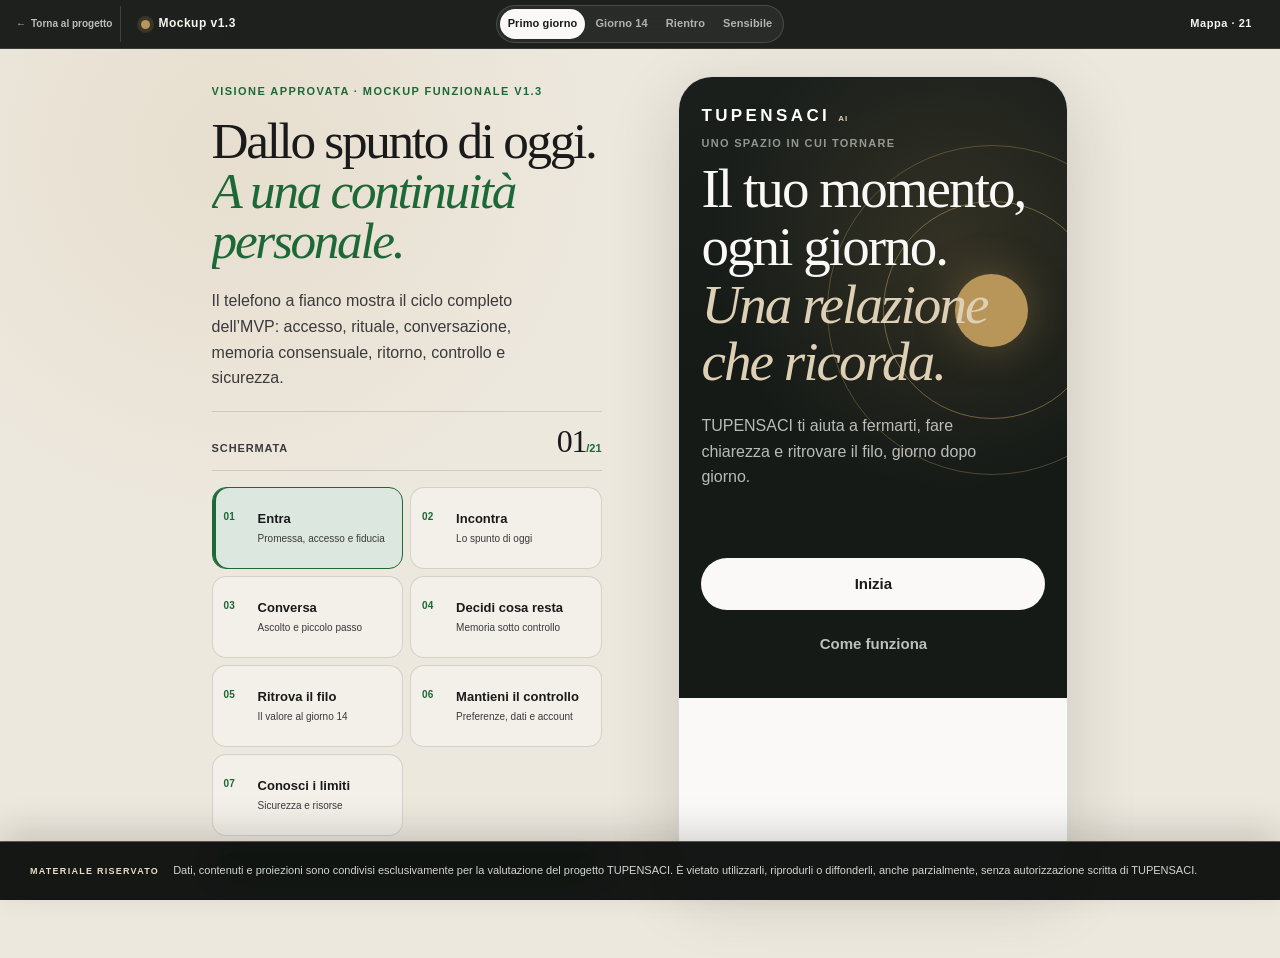
==== mockup/index.html @ 780bd14b "Aggiunge mockup completo al teaser" ====
<!doctype html>
<html lang="it">
<head>
  <meta charset="utf-8">
  <meta name="viewport" content="width=device-width, initial-scale=1, viewport-fit=cover">
  <meta name="theme-color" content="#eee7dc">
  <meta name="robots" content="noindex, nofollow, noarchive">
  <meta name="description" content="Mockup funzionale approvato di Con te, ogni giorno, il percorso AI di TUPENSACI.">
  <title>Con te, ogni giorno — Mockup funzionale v1.3</title>
  <link rel="stylesheet" href="styles.css?v=13">
  <link rel="stylesheet" href="confidentiality.css?v=20260731">
  <script src="app.js?v=12" defer></script>
</head>
<body class="has-confidentiality-notice">
  <header class="prototype-bar" aria-label="Controlli del prototipo">
    <div class="prototype-left">
      <a class="prototype-return" href="../" aria-label="Torna al teaser investitori"><span aria-hidden="true">←</span><span>Torna al progetto</span></a>
      <button class="prototype-brand" type="button" data-open-dialog="prototype-dialog" aria-label="Apri la mappa del prototipo">
        <span class="prototype-pulse" aria-hidden="true"></span>
        <span>Mockup v1.3</span>
      </button>
    </div>
    <div class="scenario-switch" role="group" aria-label="Scenario demo">
      <button type="button" data-scenario="day1" aria-pressed="true">Primo giorno</button>
      <button type="button" data-scenario="day14" aria-pressed="false">Giorno 14</button>
      <button type="button" data-scenario="return" aria-pressed="false">Rientro</button>
      <button type="button" data-scenario="safety" aria-pressed="false">Sensibile</button>
    </div>
    <button class="prototype-menu" type="button" data-open-dialog="prototype-dialog" aria-label="Apri la mappa delle 21 schermate">
      <span class="prototype-menu-wide">Mappa · 21</span>
      <span class="prototype-menu-compact" aria-hidden="true">21</span>
    </button>
  </header>

  <main class="prototype-stage">
    <aside class="prototype-guide" aria-label="Guida al prototipo">
      <p class="guide-kicker">VISIONE APPROVATA · MOCKUP FUNZIONALE V1.3</p>
      <h1>Dallo spunto di oggi.<br><em>A una continuità personale.</em></h1>
      <p class="guide-intro">Il telefono a fianco mostra il ciclo completo dell’MVP: accesso, rituale, conversazione, memoria consensuale, ritorno, controllo e sicurezza.</p>

      <div class="guide-progress" aria-live="polite">
        <span>Schermata</span>
        <strong><span data-current-screen>01</span><small>/21</small></strong>
      </div>

      <ol class="guide-flow" aria-label="Passaggi principali del prodotto">
        <li data-guide-screen="01"><button type="button" data-map-go="01"><span>01</span><strong>Entra</strong><small>Promessa, accesso e fiducia</small></button></li>
        <li data-guide-screen="05"><button type="button" data-map-go="05"><span>02</span><strong>Incontra</strong><small>Lo spunto di oggi</small></button></li>
        <li data-guide-screen="07"><button type="button" data-map-go="07"><span>03</span><strong>Conversa</strong><small>Ascolto e piccolo passo</small></button></li>
        <li data-guide-screen="08"><button type="button" data-map-go="08"><span>04</span><strong>Decidi cosa resta</strong><small>Memoria sotto controllo</small></button></li>
        <li data-guide-screen="09"><button type="button" data-map-go="09"><span>05</span><strong>Ritrova il filo</strong><small>Il valore al giorno 14</small></button></li>
        <li data-guide-screen="18"><button type="button" data-map-go="18"><span>06</span><strong>Mantieni il controllo</strong><small>Preferenze, dati e account</small></button></li>
        <li data-guide-screen="13"><button type="button" data-map-go="13"><span>07</span><strong>Conosci i limiti</strong><small>Sicurezza e risorse</small></button></li>
      </ol>

      <div class="guide-actions">
        <button class="button button-primary" type="button" data-map-go="01">Avvia Con te, ogni giorno</button>
        <button class="button button-secondary" type="button" data-open-dialog="prototype-dialog">Apri tutte le 21 schermate</button>
      </div>
      <p class="guide-note">Le risposte restano simulate. Le 21 schermate finalizzano l’esperienza core; checkout italiano, abbonamenti ed entitlement sono requisiti tecnici della build pronta al lancio descritta nel Brief MVP v1.3.</p>
    </aside>

    <div class="phone-shell" id="phone-shell">
      <div class="app-chrome" data-app-chrome hidden>
        <button class="wordmark-button" type="button" data-go="05" aria-label="Vai a Oggi">
          <span class="wordmark">TUPENSACI</span>
          <span class="ai-label">AI</span>
        </button>
        <div class="chrome-actions">
          <button class="memory-status" type="button" data-go="12" aria-label="Apri La mia memoria">
            <span class="memory-dot" aria-hidden="true"></span>
            <span data-memory-status>Memoria vuota</span>
          </button>
          <button class="settings-shortcut" type="button" data-go="18" aria-label="Apri impostazioni e dati">Profilo</button>
        </div>
      </div>

      <div class="screen-stack" id="screen-stack">
        <section class="screen screen-welcome" data-screen="01" aria-labelledby="title-01">
          <div class="welcome-orbit" aria-hidden="true">
            <span></span><span></span><span></span>
          </div>
          <div class="welcome-top">
            <p class="wordmark wordmark-large">TUPENSACI <small>AI</small></p>
            <p class="eyebrow">Uno spazio in cui tornare</p>
          </div>
          <div class="welcome-copy">
            <h1 id="title-01">Il tuo momento, ogni giorno.<br><em>Una relazione che ricorda.</em></h1>
            <p>TUPENSACI ti aiuta a fermarti, fare chiarezza e ritrovare il filo, giorno dopo giorno.</p>
          </div>
          <div class="screen-actions">
            <button class="button button-primary" type="button" data-go="02">Inizia</button>
            <button class="button button-quiet" type="button" data-open-dialog="how-dialog">Come funziona</button>
          </div>
        </section>

        <section class="screen" data-screen="02" aria-labelledby="title-02" hidden>
          <div class="screen-heading">
            <button class="back-button" type="button" data-go="01" aria-label="Torna indietro">←</button>
            <p class="step-label">Prima di iniziare · 1 di 3</p>
            <h1 id="title-02">Una presenza digitale,<br><em>con limiti chiari.</em></h1>
          </div>
          <div class="trust-card">
            <div class="trust-mark" aria-hidden="true">AI</div>
            <p>Sono un’AI con la voce e i contenuti di TUPENSACI.</p>
            <p>Posso ascoltare e aiutarti a riflettere; non sono una persona e non sostituisco un professionista.</p>
          </div>
          <ul class="plain-list" aria-label="Principi di fiducia">
            <li><span aria-hidden="true">01</span> Decidi tu quanto condividere.</li>
            <li><span aria-hidden="true">02</span> Nulla entra in memoria senza conferma.</li>
            <li><span aria-hidden="true">03</span> Puoi modificare o cancellare ciò che ricordo.</li>
          </ul>
          <div class="screen-actions">
            <button class="button button-primary" type="button" data-go="14">Ho capito, continua</button>
            <button class="button button-quiet" type="button" data-open-dialog="privacy-dialog">Privacy in breve</button>
          </div>
        </section>

        <section class="screen" data-screen="03" aria-labelledby="title-03" hidden>
          <div class="screen-heading">
            <button class="back-button" type="button" data-go="02" aria-label="Torna indietro">←</button>
            <p class="step-label">Il tuo momento · 2 di 3</p>
            <h1 id="title-03">Su cosa ti farebbe bene ritrovare un po’ di chiarezza?</h1>
            <p>Non è un’etichetta. È solo un punto da cui cominciare.</p>
          </div>
          <fieldset class="choice-grid" data-choice-group="intention">
            <legend class="sr-only">Scegli un’intenzione</legend>
            <button type="button" class="choice-card" data-choice="motivazione" aria-pressed="false"><span aria-hidden="true">↗</span> Motivazione</button>
            <button type="button" class="choice-card" data-choice="relazioni" aria-pressed="false"><span aria-hidden="true">↔</span> Relazioni</button>
            <button type="button" class="choice-card" data-choice="lavoro" aria-pressed="false"><span aria-hidden="true">○</span> Lavoro</button>
            <button type="button" class="choice-card" data-choice="cambiamento" aria-pressed="false"><span aria-hidden="true">◇</span> Cambiamento</button>
            <button type="button" class="choice-card choice-wide" data-choice="altro" aria-pressed="false"><span aria-hidden="true">＋</span> Qualcos’altro</button>
          </fieldset>
          <div class="screen-actions">
            <button class="button button-primary" type="button" data-intention-continue>Continua</button>
            <button class="button button-quiet" type="button" data-skip-intention>Salta per ora</button>
          </div>
        </section>

        <section class="screen" data-screen="04" aria-labelledby="title-04" hidden>
          <div class="screen-heading compact-heading">
            <button class="back-button" type="button" data-go="03" aria-label="Torna indietro">←</button>
            <p class="step-label">Il tuo spazio · 3 di 3</p>
            <h1 id="title-04">Come vuoi che sia questo spazio?</h1>
          </div>
          <form id="preferences-form" class="preferences-form">
            <fieldset class="setting-block">
              <legend>Il tono che preferisci</legend>
              <div class="segmented-control">
                <label><input type="radio" name="tone" value="gentile" checked><span>Gentile</span></label>
                <label><input type="radio" name="tone" value="diretto"><span>Diretto</span></label>
                <label><input type="radio" name="tone" value="essenziale"><span>Essenziale</span></label>
              </div>
            </fieldset>
            <fieldset class="setting-block">
              <legend>Quando vuoi ritrovarlo</legend>
              <label class="radio-row"><input type="radio" name="rhythm" value="mattina"><span><strong>Ogni mattina</strong><small>Un invito leggero, mai un obbligo</small></span></label>
              <label class="radio-row"><input type="radio" name="rhythm" value="sera"><span><strong>La sera</strong><small>Per lasciare sedimentare la giornata</small></span></label>
              <label class="radio-row"><input type="radio" name="rhythm" value="scelgo" checked><span><strong>Scelgo io</strong><small>Lo apro quando mi serve</small></span></label>
            </fieldset>
            <div class="memory-optin">
              <div>
                <p class="setting-title">Memoria personale</p>
                <p>Ti proporrò cosa ricordare. Sarai sempre tu a decidere.</p>
              </div>
              <label class="switch"><span class="sr-only">Attiva memoria personale</span><input type="checkbox" name="memory" checked><span aria-hidden="true"></span></label>
            </div>
            <p class="fine-print">Dati demo fittizi. In questo prototipo restano solo su questo dispositivo.</p>
            <div class="screen-actions in-flow-actions">
              <button class="button button-primary" type="submit">Crea il mio spazio</button>
              <button class="button button-quiet" type="button" data-go="03">Torna indietro</button>
            </div>
          </form>
        </section>

        <section class="screen screen-workbook" data-screen="20" aria-labelledby="title-20" hidden>
          <div class="screen-heading compact-heading">
            <button class="back-button" type="button" data-go="04" aria-label="Torna indietro">←</button>
            <p class="step-label">Con te, ogni giorno · Il ponte con la carta</p>
            <h1 id="title-20">Hai già<br><em>un workbook TUPENSACI?</em></h1>
            <p>Collegalo per potenziare il tuo percorso: TUPENSACI AI terrà conto del metodo che stai seguendo, della fase in cui ti trovi e degli obiettivi che hai scelto. Non sostituisce ciò che scrivi sulla carta.</p>
          </div>
          <fieldset class="workbook-grid" data-choice-group="workbook">
            <legend class="sr-only">Scegli il workbook</legend>
            <button type="button" class="workbook-card" data-workbook="diario" aria-pressed="true"><span>01</span><em class="workbook-badge">Esperienza potenziata</em><strong>Il Diario del Nuovo Inizio</strong><small>Percorso di 4 mesi</small></button>
            <button type="button" class="workbook-card" data-workbook="crea" aria-pressed="false"><span>02</span><em class="workbook-badge">Esperienza potenziata</em><strong>Crea</strong><small>Percorso di 6 mesi</small></button>
            <button type="button" class="workbook-card" data-workbook="arte" aria-pressed="false"><span>03</span><em class="workbook-badge">Esperienza potenziata</em><strong>L’Arte</strong><small>Percorso creativo</small></button>
            <button type="button" class="workbook-card workbook-card-quiet" data-workbook="none" aria-pressed="false"><span>○</span><strong>Non ancora</strong><small>Inizio senza collegare un workbook</small></button>
          </fieldset>
          <div class="screen-actions">
            <button class="button button-primary" type="button" data-workbook-continue>Continua</button>
          </div>
        </section>

        <section class="screen screen-workbook-setup" data-screen="21" aria-labelledby="title-21" hidden>
          <div class="screen-heading compact-heading">
            <button class="back-button" type="button" data-go="20" aria-label="Torna indietro">←</button>
            <p class="step-label">Con te, ogni giorno · Solo ciò che scegli tu</p>
            <h1 id="title-21">Da dove vuoi<br><em>riprendere il filo?</em></h1>
            <p>Porta nello spazio digitale tre elementi. Potrai cambiarli o rimuoverli in qualsiasi momento.</p>
          </div>
          <form id="workbook-form" class="workbook-form">
            <label>Il punto del percorso
              <select name="workbookStage">
                <option value="inizio">Sto iniziando</option>
                <option value="mese-1">Mese 1</option>
                <option value="mese-2" selected>Mese 2</option>
                <option value="mese-3">Mese 3</option>
                <option value="mese-4">Mese 4 o oltre</option>
              </select>
            </label>
            <label>La promessa che hai scritto all’inizio
              <textarea name="workbookPromise" rows="3" placeholder="Per esempio: rimettere me stessa al centro.">Rimettere me stessa al centro, senza aspettare di avere più tempo.</textarea>
            </label>
            <label>Il “me che vorrei”
              <textarea name="desiredSelf" rows="3" placeholder="Per esempio: una persona che protegge il proprio tempo.">Una persona che protegge il proprio tempo senza sentirsi in colpa.</textarea>
            </label>
            <p class="fine-print">Nell’MVP questi elementi vengono inseriti manualmente. Le ristampe future potranno aprire questo passaggio con un QR dedicato; nessuna lettura automatica della scrittura.</p>
            <button class="button button-primary" type="submit">Collega il mio percorso</button>
            <button class="button button-quiet" type="button" data-skip-workbook>Continua senza collegarlo</button>
          </form>
        </section>

        <section class="screen screen-today" data-screen="05" aria-labelledby="title-05" hidden>
          <div class="today-heading">
            <div>
              <p class="eyebrow" data-today-date>Lunedì, 13 luglio</p>
              <h1 id="title-05">Buongiorno, Marie.</h1>
            </div>
            <button class="round-button" type="button" data-go="11" aria-label="Apri Con te, ogni giorno">↗</button>
          </div>
          <div class="workbook-context" data-workbook-context><span>Il Diario del Nuovo Inizio</span><strong>Mese 2</strong></div>
          <article class="phrase-card">
            <div class="phrase-card-top">
              <span class="theme-pill" data-phrase-theme>Cambiamento</span>
              <button class="save-phrase" type="button" data-save-phrase aria-pressed="false"><span aria-hidden="true">＋</span><span data-save-label>Salva</span></button>
            </div>
            <blockquote data-daily-phrase>“Non devi avere tutto chiaro per fare il prossimo passo.”</blockquote>
            <div class="phrase-rule" aria-hidden="true"><span></span></div>
            <p class="phrase-source" data-phrase-source>Dal Diario del Nuovo Inizio · Mese 2 · Selezione editoriale demo</p>
          </article>
          <div class="personal-bridge">
            <p data-bridge-copy>Hai scelto di partire dal cambiamento. Vuoi vedere dove questo spunto incontra il tuo momento?</p>
          </div>
          <div class="screen-actions">
            <button class="button button-primary" type="button" data-go="06">Portala su di me</button>
            <button class="button button-quiet" type="button" data-not-today>Non oggi</button>
          </div>
        </section>

        <section class="screen" data-screen="06" aria-labelledby="title-06" hidden>
          <div class="screen-heading">
            <button class="back-button" type="button" data-go="05" aria-label="Torna indietro">←</button>
            <p class="step-label">Una domanda, non un test</p>
            <h1 id="title-06">Quando pensi al cambiamento che stai attraversando, qual è il prossimo passo che continui a rimandare?</h1>
          </div>
          <form id="reflection-form" class="reflection-form">
            <label for="reflection-input">La tua risposta</label>
            <textarea id="reflection-input" name="reflection" rows="6" placeholder="Scrivi come viene. Anche poche parole bastano."></textarea>
            <div class="prompt-suggestions" aria-label="Suggerimenti di risposta">
              <button type="button" data-suggestion="Dire di no a un impegno che non riesco a sostenere.">Dire un no</button>
              <button type="button" data-suggestion="Chiedere aiuto invece di fare tutto da sola.">Chiedere aiuto</button>
              <button type="button" data-suggestion="Proteggere del tempo che sia davvero mio.">Proteggere tempo</button>
            </div>
            <p class="input-note"><span class="memory-dot" aria-hidden="true"></span> Questa risposta non viene ricordata automaticamente.</p>
            <div class="screen-actions in-flow-actions">
              <button class="button button-primary" type="submit">Invia</button>
              <button class="button button-quiet" type="button" data-reflect-only>Preferisco solo riflettere</button>
            </div>
          </form>
        </section>

        <section class="screen screen-conversation" data-screen="07" aria-labelledby="title-07" hidden>
          <div class="screen-heading conversation-heading">
            <button class="back-button" type="button" data-go="06" aria-label="Torna indietro">←</button>
            <div>
              <p class="step-label">Riflessione di oggi</p>
              <h1 id="title-07">Un passo alla volta</h1>
            </div>
          </div>
          <div class="conversation-flow">
            <div class="message message-user">
              <p class="message-label">Tu</p>
              <p data-user-message>Vorrei proteggere del tempo che sia davvero mio.</p>
            </div>
            <div class="message message-ai">
              <p class="message-label">TUPENSACI · AI</p>
              <p data-ai-listen>Non sembra che ti manchi la volontà. Forse il punto è dare a quel tempo lo stesso valore che dai agli impegni presi con gli altri.</p>
              <p data-ai-question>Qual è una cosa abbastanza piccola da poterla fare oggi?</p>
            </div>
          </div>
          <form id="small-step-form" class="small-step-card">
            <label for="small-step-input">Il mio piccolo passo</label>
            <input id="small-step-input" name="smallStep" value="Bloccare due sere in agenda senza lavoro" autocomplete="off">
            <p>Nessun promemoria punitivo. Potrai rivederlo quando vorrai.</p>
            <button class="button button-primary" type="submit">Scelgo il mio passo</button>
          </form>
          <div class="conversation-footer">
            <button class="text-button" type="button" data-close-here>Chiudi qui</button>
            <div class="helpful-control" aria-label="Questa risposta è stata utile?">
              <span>Utile?</span>
              <button type="button" data-feedback="yes" aria-label="Sì, utile">Sì</button>
              <button type="button" data-feedback="no" aria-label="No, non utile">No</button>
            </div>
          </div>
        </section>

        <section class="screen screen-memory-proposal" data-screen="08" aria-labelledby="title-08" hidden>
          <div class="memory-backdrop-copy">
            <p class="eyebrow">La riflessione è conclusa</p>
            <h1 id="title-08">Il passo è tuo.<br>La memoria resta sotto il tuo controllo.</h1>
          </div>
          <div class="memory-sheet" data-memory-sheet>
            <div class="sheet-handle" aria-hidden="true"></div>
            <div class="memory-sheet-icon" aria-hidden="true">◎</div>
            <p class="step-label">Memoria proposta</p>
            <h2>Vuoi che ricordi questo?</h2>
            <blockquote data-proposed-memory>“Stai cercando di proteggere due sere alla settimana dal lavoro.”</blockquote>
            <dl class="memory-meta">
              <div><dt>Categoria</dt><dd>Intenzione</dd></div>
              <div><dt>Perché</dt><dd>Per riprenderla solo quando sarà pertinente</dd></div>
            </dl>
            <div class="screen-actions in-flow-actions">
              <button class="button button-primary" type="button" data-accept-memory>Sì, ricordalo</button>
              <div class="paired-actions">
                <button class="button button-secondary" type="button" data-edit-proposed>Modifica</button>
                <button class="button button-quiet" type="button" data-reject-memory>No, non ricordare</button>
              </div>
            </div>
          </div>
          <div class="memory-confirmed" data-memory-confirmed hidden>
            <span class="confirmation-mark" aria-hidden="true">✓</span>
            <p class="step-label">Memoria confermata</p>
            <h2>Ricorderò solo ciò che hai scelto.</h2>
            <p>Potrai correggerlo o cancellarlo in qualsiasi momento.</p>
            <button class="button button-primary" type="button" data-go="11">Vai a Con te, ogni giorno</button>
          </div>
        </section>

        <section class="screen screen-return" data-screen="09" aria-labelledby="title-09" hidden>
          <div class="today-heading">
            <div>
              <p class="eyebrow">Due settimane dopo</p>
              <h1 id="title-09">Bentornata, Marie.</h1>
            </div>
            <button class="round-button" type="button" data-go="11" aria-label="Apri Con te, ogni giorno">↗</button>
          </div>
          <div class="return-note">
            <p class="message-label"><span class="memory-dot" aria-hidden="true"></span> Dal filo che hai scelto di conservare</p>
            <p>La settimana scorsa mi avevi detto che volevi proteggere due sere dal lavoro.</p>
            <strong>Com’è andata?</strong>
          </div>
          <article class="phrase-card phrase-card-small">
            <span class="theme-pill">Confini</span>
            <blockquote>“Dire no a qualcosa può essere un modo per dire sì a ciò che conta.”</blockquote>
            <p class="phrase-source">Dal quaderno TUPENSACI · Selezione editoriale demo</p>
          </article>
          <p class="return-permission">Se oggi preferisci altro, lasciamo qui questo filo e ricominciamo senza dover recuperare nulla.</p>
          <div class="screen-actions">
            <button class="button button-primary" type="button" data-go="10">Ne parliamo</button>
            <button class="button button-quiet" type="button" data-go="05">Ripartiamo da oggi</button>
          </div>
        </section>

        <section class="screen" data-screen="10" aria-labelledby="title-10" hidden>
          <div class="screen-heading">
            <button class="back-button" type="button" data-go="09" aria-label="Torna indietro">←</button>
            <p class="step-label">Un’ipotesi, non un’etichetta</p>
            <h1 id="title-10">Posso provare a collegare due fili?</h1>
          </div>
          <article class="pattern-card">
            <div class="thread-visual" aria-hidden="true"><span></span><span></span><span></span></div>
            <p>Potrebbe esserci un filo tra la fatica a dire no e il bisogno di non deludere gli altri.</p>
            <strong>Ti risuona o sto leggendo male?</strong>
          </article>
          <div class="caution-note">
            <span aria-hidden="true">i</span>
            <p>È solo una lettura possibile. La tua correzione conta più della mia ipotesi e non verrà salvata senza conferma.</p>
          </div>
          <div class="screen-actions">
            <button class="button button-primary" type="button" data-pattern-answer="yes">Mi risuona</button>
            <div class="paired-actions">
              <button class="button button-secondary" type="button" data-pattern-answer="no">Non è così</button>
              <button class="button button-quiet" type="button" data-pattern-answer="edit">Correggi</button>
            </div>
          </div>
        </section>

        <section class="screen screen-path" data-screen="11" aria-labelledby="title-11" hidden>
          <div class="today-heading path-heading">
            <div>
              <p class="eyebrow">Il mio spazio</p>
              <h1 id="title-11">Con te, ogni giorno</h1>
            </div>
            <button class="round-button" type="button" data-go="05" aria-label="Chiudi Con te, ogni giorno">×</button>
          </div>
          <section class="emerging-thread" aria-labelledby="thread-title">
            <p class="step-label">Fili che stanno emergendo</p>
            <h2 id="thread-title">Proteggere tempo ed energia</h2>
            <p>È un’ipotesi costruita dai momenti che hai scelto di conservare, non una definizione di te.</p>
          </section>
          <div class="timeline" data-timeline>
            <article class="timeline-item">
              <div class="timeline-date"><strong>13</strong><span>LUG</span></div>
              <div><p class="timeline-kind">Piccolo passo</p><h3>Due sere senza lavoro</h3><p>Scelto da te · In corso</p></div>
            </article>
            <article class="timeline-item">
              <div class="timeline-date"><strong>13</strong><span>LUG</span></div>
              <div><p class="timeline-kind">Frase salvata</p><h3>Non devi avere tutto chiaro…</h3><p>Fonte: quaderno TUPENSACI</p></div>
            </article>
          </div>
          <button class="button button-secondary full-button" type="button" data-open-moment>Apri un momento</button>
          <button class="memory-manage-link" type="button" data-go="12"><span><span class="memory-dot" aria-hidden="true"></span> Memoria sotto il tuo controllo</span><strong>Gestisci →</strong></button>
          <button class="memory-manage-link" type="button" data-go="18"><span>Preferenze, privacy e account</span><strong>Apri →</strong></button>
        </section>

        <section class="screen screen-memory" data-screen="12" aria-labelledby="title-12" hidden>
          <div class="screen-heading memory-heading">
            <button class="back-button" type="button" data-go="11" aria-label="Torna indietro">←</button>
            <p class="step-label">Visibile · Modificabile · Cancellabile</p>
            <h1 id="title-12">La mia memoria</h1>
            <p>Qui trovi solo ciò che hai confermato. Le conversazioni complete non diventano un profilo su di te.</p>
          </div>
          <div class="memory-summary">
            <span class="memory-summary-mark" aria-hidden="true">◎</span>
            <p><strong data-memory-count>0 elementi</strong><br><span>salvati su questo dispositivo</span></p>
          </div>
          <div class="memory-categories" aria-label="Categorie che possono essere ricordate">
            <span>Preferenze</span><span>Intenzioni</span><span>Temi</span><span>Piccoli passi</span><span>Confini</span>
          </div>
          <div class="memory-list" data-memory-list></div>
          <div class="empty-memory" data-empty-memory hidden>
            <p>Nessun ricordo confermato.</p>
            <span>Quando vorrai, TUPENSACI ti proporrà cosa può essere utile conservare.</span>
          </div>
          <div class="screen-actions memory-actions">
            <button class="button button-primary" type="button" data-save-memories>Salva modifiche</button>
            <div class="paired-actions">
              <button class="button button-secondary" type="button" data-export-memory>Esporta</button>
              <button class="button button-danger-quiet" type="button" data-clear-memory>Cancella tutto</button>
            </div>
          </div>
        </section>

        <section class="screen screen-safety" data-screen="13" aria-labelledby="title-13" hidden>
          <div class="safety-topline">
            <p class="wordmark">TUPENSACI <small>AI</small></p>
            <span>Aiuto immediato</span>
          </div>
          <div class="safety-heading">
            <span class="safety-symbol" aria-hidden="true">!</span>
            <p class="step-label">Questo momento richiede una presenza umana</p>
            <h1 id="title-13">Non affrontarlo da sola.</h1>
            <p>Quello che hai scritto può indicare un pericolo immediato. Io sono un’AI e non posso offrirti l’aiuto urgente di cui potresti avere bisogno.</p>
          </div>
          <div class="urgent-card">
            <h2>Se potresti farti del male adesso</h2>
            <p>Allontanati da ciò che potresti usare per ferirti e contatta subito qualcuno che possa stare fisicamente con te.</p>
            <!-- Dati per la demo verificati il 13/07/2026 su 112.gov.it e telefonoamico.it.
                 Prima di una beta reale andranno localizzati e validati nel protocollo di crisi. -->
            <a class="button button-safety" href="tel:112">Chiama il 112 ora</a>
            <p class="resource-note">Numero unico di emergenza in Italia e nell’Unione Europea.</p>
          </div>
          <div class="screen-actions safety-actions">
            <button class="button button-primary" type="button" data-show-resources>Vedi altre risorse</button>
            <a class="button button-quiet" href="tel:" data-trusted-person>Chiama una persona fidata</a>
          </div>
          <div class="resource-panel" data-resource-panel hidden>
            <h2>Parla con una persona, ora</h2>
            <a href="tel:0223272327"><strong>Telefono Amico Italia</strong><span>02 2327 2327 · tutti i giorni, 9–24</span></a>
            <a href="https://www.telefonoamico.it/cosa-facciamo/come-contattarci/" target="_blank" rel="noreferrer"><strong>Altri modi per contattarli</strong><span>Sito ufficiale di Telefono Amico Italia ↗</span></a>
            <p>Se non sei in Italia, chiama il numero di emergenza del luogo in cui ti trovi.</p>
          </div>
          <button class="safety-exit" type="button" data-go="05">Esci da questa schermata</button>
        </section>

        <section class="screen screen-access" data-screen="14" aria-labelledby="title-14" hidden>
          <div class="screen-heading">
            <button class="back-button" type="button" data-go="02" aria-label="Torna indietro">←</button>
            <p class="step-label">Accesso · Il tuo spazio personale</p>
            <h1 id="title-14">Uno spazio protetto,<br><em>solo tuo.</em></h1>
            <p>Nel prodotto reale accederai con un link sicuro via email. Nessuna password da ricordare.</p>
          </div>
          <form id="access-form" class="access-card">
            <label for="access-email">La tua email</label>
            <input id="access-email" name="email" type="email" value="marie@example.com" autocomplete="email">
            <p class="input-note">Account demo. L’indirizzo non viene inviato né salvato online.</p>
            <button class="button button-primary" type="submit">Continua come Marie</button>
          </form>
          <div class="trust-inline">
            <span aria-hidden="true">◎</span>
            <p><strong>Perché serve un account?</strong><br>Per separare il tuo percorso da quello degli altri e proteggere memoria e conversazioni.</p>
          </div>
        </section>

        <section class="screen screen-consent" data-screen="15" aria-labelledby="title-15" hidden>
          <div class="screen-heading compact-heading">
            <button class="back-button" type="button" data-go="21" aria-label="Torna indietro">←</button>
            <p class="step-label">Consensi · Separati e modificabili</p>
            <h1 id="title-15">Decidi tu<br><em>che cosa attivare.</em></h1>
          </div>
          <form id="consent-form" class="consent-form">
            <label class="consent-row required-consent">
              <input type="checkbox" name="serviceConsent" required checked>
              <span><strong>Uso del servizio</strong><small>Necessario per creare l’account e rispondere alle tue richieste.</small></span>
            </label>
            <label class="consent-row">
              <input type="checkbox" name="memoryConsent" checked>
              <span><strong>Memoria personale</strong><small>Ogni elemento importante verrà comunque proposto e confermato da te.</small></span>
            </label>
            <label class="consent-row">
              <input type="checkbox" name="reminderConsent">
              <span><strong>Inviti a tornare</strong><small>Promemoria leggeri nel momento scelto. Nessuna comunicazione commerciale.</small></span>
            </label>
            <p class="fine-print">Nel prodotto reale: informativa completa, base giuridica e tempi di conservazione saranno verificati prima della beta.</p>
            <button class="button button-primary" type="submit">Entra nel mio spazio</button>
            <button class="button button-quiet" type="button" data-open-dialog="privacy-dialog">Rileggi privacy in breve</button>
          </form>
        </section>

        <section class="screen screen-return-absence" data-screen="16" aria-labelledby="title-16" hidden>
          <div class="absence-orbit" aria-hidden="true"><span></span><span></span></div>
          <div class="screen-heading">
            <p class="step-label">Rientro dopo 23 giorni</p>
            <h1 id="title-16">Bentornata.<br><em>Non c’è nulla da recuperare.</em></h1>
            <p>Puoi riprendere un filo che avevi scelto di conservare oppure cominciare semplicemente da oggi.</p>
          </div>
          <article class="resume-card">
            <p class="message-label"><span class="memory-dot is-active" aria-hidden="true"></span> Un filo ancora disponibile</p>
            <h2>Proteggere tempo ed energia</h2>
            <p>“Volevo tenere due sere alla settimana libere dal lavoro.”</p>
            <button class="button button-primary" type="button" data-resume-thread>Riprendiamo da qui</button>
          </article>
          <button class="button button-secondary full-button" type="button" data-start-fresh>Partiamo solo da oggi</button>
          <p class="return-permission">L’assenza non riduce il tuo percorso e non genera notifiche di fallimento.</p>
        </section>

        <section class="screen screen-moment" data-screen="17" aria-labelledby="title-17" hidden>
          <div class="screen-heading compact-heading">
            <button class="back-button" type="button" data-go="11" aria-label="Torna al percorso">←</button>
            <p class="step-label">13 luglio · Momento salvato</p>
            <h1 id="title-17">Proteggere tempo ed energia</h1>
          </div>
          <article class="moment-quote">
            <p class="message-label">La frase da cui eri partita</p>
            <blockquote>“Non devi avere tutto chiaro per fare il prossimo passo.”</blockquote>
          </article>
          <div class="moment-section">
            <p class="message-label">Le tue parole</p>
            <p data-moment-reflection>Vorrei proteggere del tempo che sia davvero mio.</p>
          </div>
          <div class="moment-section moment-step">
            <p class="message-label">Il piccolo passo scelto</p>
            <h2 data-moment-step>Bloccare due sere in agenda senza lavoro</h2>
            <div class="status-choice" aria-label="Come è andata?">
              <button type="button" data-step-status="done">Fatto</button>
              <button type="button" data-step-status="partial">In parte</button>
              <button type="button" data-step-status="open">È ancora aperto</button>
            </div>
          </div>
          <div class="screen-actions">
            <button class="button button-primary" type="button" data-go="07">Continua da questo filo</button>
            <button class="button button-quiet" type="button" data-go="11">Torna al percorso</button>
          </div>
        </section>

        <section class="screen screen-settings" data-screen="18" aria-labelledby="title-18" hidden>
          <div class="screen-heading compact-heading">
            <button class="back-button" type="button" data-go="05" aria-label="Torna a Oggi">←</button>
            <p class="step-label">Controllo del tuo spazio</p>
            <h1 id="title-18">Preferenze e dati</h1>
          </div>
          <div class="account-summary">
            <span aria-hidden="true">M</span>
            <div><strong>Marie · account demo</strong><small>marie@example.com</small></div>
          </div>
          <form id="settings-form" class="settings-form">
            <fieldset class="setting-block">
              <legend>Tono delle risposte</legend>
              <div class="segmented-control">
                <label><input type="radio" name="settingsTone" value="gentile" checked><span>Gentile</span></label>
                <label><input type="radio" name="settingsTone" value="diretto"><span>Diretto</span></label>
                <label><input type="radio" name="settingsTone" value="essenziale"><span>Essenziale</span></label>
              </div>
            </fieldset>
            <label class="setting-select"><span>Ritmo</span><select name="settingsRhythm"><option value="scelgo">Scelgo io</option><option value="mattina">Ogni mattina</option><option value="sera">La sera</option></select></label>
            <label class="setting-toggle"><span><strong>Memoria personale</strong><small>Disattivandola, nessun nuovo elemento verrà proposto.</small></span><span class="switch"><input type="checkbox" name="settingsMemory" checked><span aria-hidden="true"></span></span></label>
            <label class="setting-toggle"><span><strong>Inviti a tornare</strong><small>Promemoria non commerciali e non colpevolizzanti.</small></span><span class="switch"><input type="checkbox" name="settingsReminders"><span aria-hidden="true"></span></span></label>
            <button class="button button-primary" type="submit">Salva preferenze</button>
          </form>
          <div class="data-actions">
            <button type="button" data-go="12"><span>Vedi e modifica la memoria</span><strong>Apri →</strong></button>
            <button type="button" data-export-memory><span>Esporta i miei dati</span><strong>Esporta →</strong></button>
            <button class="danger-row" type="button" data-delete-account><span>Cancella account e dati</span><strong>Elimina →</strong></button>
          </div>
        </section>

        <section class="screen screen-error" data-screen="19" aria-labelledby="title-19" hidden>
          <div class="error-symbol" aria-hidden="true">↻</div>
          <div class="screen-heading">
            <p class="step-label">Connessione interrotta</p>
            <h1 id="title-19">Quello che hai scritto<br><em>è ancora qui.</em></h1>
            <p>Non abbiamo inviato la tua risposta. Puoi riprovare senza riscriverla oppure tornare più tardi.</p>
          </div>
          <div class="recovered-draft">
            <p class="message-label">Bozza conservata su questo dispositivo</p>
            <p data-recovered-copy>Vorrei proteggere del tempo che sia davvero mio.</p>
          </div>
          <div class="screen-actions">
            <button class="button button-primary" type="button" data-retry-response>Riprova ora</button>
            <button class="button button-quiet" type="button" data-go="11">Torna a Con te, ogni giorno</button>
          </div>
          <p class="fine-print">Nel prodotto reale l’errore viene registrato senza includere il testo della conversazione nei log tecnici.</p>
        </section>
      </div>
    </div>
  </main>

  <dialog id="prototype-dialog" class="prototype-dialog" aria-labelledby="prototype-title">
    <form method="dialog" class="dialog-shell">
      <div class="dialog-heading">
        <div><p class="step-label">Strumenti separati dall’esperienza</p><h2 id="prototype-title">Prototype map</h2></div>
        <button class="dialog-close" value="cancel" aria-label="Chiudi">×</button>
      </div>
      <p class="prototype-disclaimer">Account demo “Marie” · dati fittizi · stato persistente solo in locale.</p>
      <nav class="screen-map" aria-label="Vai a una schermata">
        <button type="button" data-map-go="01"><span>01</span>Promessa</button>
        <button type="button" data-map-go="02"><span>02</span>Fiducia</button>
        <button type="button" data-map-go="14"><span>03</span>Accesso</button>
        <button type="button" data-map-go="03"><span>04</span>Intenzione</button>
        <button type="button" data-map-go="04"><span>05</span>Tono e ritmo</button>
        <button type="button" data-map-go="20"><span>06</span>Workbook</button>
        <button type="button" data-map-go="21"><span>07</span>Ponte workbook</button>
        <button type="button" data-map-go="15"><span>08</span>Consensi</button>
        <button type="button" data-map-go="05"><span>09</span>Oggi</button>
        <button type="button" data-map-go="06"><span>10</span>Domanda</button>
        <button type="button" data-map-go="07"><span>11</span>Conversazione</button>
        <button type="button" data-map-go="08"><span>12</span>Memoria proposta</button>
        <button type="button" data-map-go="09"><span>13</span>Giorno 14</button>
        <button type="button" data-map-go="10"><span>14</span>Pattern</button>
        <button type="button" data-map-go="16"><span>15</span>Rientro</button>
        <button type="button" data-map-go="11"><span>16</span>Con te, ogni giorno</button>
        <button type="button" data-map-go="17"><span>17</span>Dettaglio</button>
        <button type="button" data-map-go="12"><span>18</span>Memoria</button>
        <button type="button" data-map-go="18"><span>19</span>Impostazioni</button>
        <button type="button" data-map-go="19"><span>20</span>Errore sicuro</button>
        <button type="button" data-map-go="13"><span>21</span>Sicurezza</button>
      </nav>
      <details class="prototype-notes">
        <summary>Decisioni provvisorie del mockup</summary>
        <ul>
          <li>Lo “spunto di oggi” è l’ingresso AI autonomo: può essere una frase, una domanda o un check-in coerente con area, memoria e workbook collegato.</li>
          <li>Email e WhatsApp sono promemoria facoltativi con link alla web app; non inviano una frase generica uguale a tutti.</li>
          <li>Il tono predefinito è gentile; resta modificabile nell’onboarding.</li>
          <li>Il ritorno usa una memoria confermata e formula i pattern come ipotesi.</li>
          <li>Il workbook è un contesto esplicito e facoltativo: l’esperienza funziona anche senza collegarlo.</li>
          <li>Il primo MVP non legge la scrittura: accesso manuale per le copie esistenti, QR predisposto per le ristampe future.</li>
          <li>Accesso, consensi, rientro, impostazioni e stati di errore sono inclusi nel perimetro di sviluppo.</li>
          <li>Checkout italiano, abbonamenti ed entitlement sono inclusi nella build pronta al lancio, ma restano fuori dalle 21 schermate dell’esperienza core.</li>
          <li>Le risorse di sicurezza sono localizzate sull’Italia per il test demo.</li>
        </ul>
      </details>
      <div class="prototype-tools">
        <button class="button button-secondary" type="button" data-simulate-error>Simula errore sicuro</button>
        <button class="button button-danger-quiet" type="button" data-reset-demo>Reset demo</button>
      </div>
    </form>
  </dialog>

  <dialog id="how-dialog" class="info-dialog" aria-labelledby="how-title">
    <form method="dialog" class="dialog-shell">
      <button class="dialog-close floating-close" value="cancel" aria-label="Chiudi">×</button>
      <p class="step-label">Meno di cinque minuti</p>
      <h2 id="how-title">Uno spunto diventa un filo.</h2>
      <ol class="flow-list">
        <li><span>01</span><div><strong>Inizia</strong><p>Una frase, una domanda o un check-in apre il momento.</p></div></li>
        <li><span>02</span><div><strong>Collega</strong><p>Una domanda la porta nella tua vita reale.</p></div></li>
        <li><span>03</span><div><strong>Scegli</strong><p>Chiudi con un passo piccolo e possibile.</p></div></li>
        <li><span>04</span><div><strong>Decidi cosa resta</strong><p>Niente viene ricordato senza il tuo sì.</p></div></li>
      </ol>
      <button class="button button-primary" value="cancel">Ho capito</button>
    </form>
  </dialog>

  <dialog id="privacy-dialog" class="info-dialog" aria-labelledby="privacy-title">
    <form method="dialog" class="dialog-shell">
      <button class="dialog-close floating-close" value="cancel" aria-label="Chiudi">×</button>
      <p class="step-label">Privacy in breve</p>
      <h2 id="privacy-title">La memoria serve alla continuità. Non alla pubblicità.</h2>
      <ul class="privacy-list">
        <li>Confermi ogni ricordo importante prima che venga salvato.</li>
        <li>Puoi vedere, correggere, esportare o cancellare tutto.</li>
        <li>Nessuna diagnosi, etichetta psicologica o inferenza sulla salute entra nel profilo.</li>
        <li>Nel prototipo i dati restano nel browser di questo dispositivo.</li>
      </ul>
      <button class="button button-primary" value="cancel">Torna all’esperienza</button>
    </form>
  </dialog>

  <dialog id="edit-memory-dialog" class="info-dialog" aria-labelledby="edit-memory-title">
    <form method="dialog" class="dialog-shell" id="edit-memory-form">
      <button class="dialog-close floating-close" value="cancel" aria-label="Chiudi">×</button>
      <p class="step-label">Correggi prima di ricordare</p>
      <h2 id="edit-memory-title">Come vuoi formularlo?</h2>
      <label class="dialog-field" for="edit-memory-input">Memoria proposta</label>
      <textarea id="edit-memory-input" rows="4"></textarea>
      <div class="dialog-actions">
        <button class="button button-primary" value="default" data-save-proposed-edit>Usa questa versione</button>
        <button class="button button-quiet" value="cancel">Annulla</button>
      </div>
    </form>
  </dialog>

  <dialog id="clear-dialog" class="info-dialog" aria-labelledby="clear-title">
    <form method="dialog" class="dialog-shell">
      <p class="step-label">Azione reversibile solo con un nuovo consenso</p>
      <h2 id="clear-title">Cancellare tutta la memoria?</h2>
      <p>TUPENSACI non userà più questi elementi per riprendere il filo. Le preferenze del prototipo resteranno invariate.</p>
      <div class="dialog-actions">
        <button class="button button-danger" value="default" data-confirm-clear>Cancella tutto</button>
        <button class="button button-quiet" value="cancel">Annulla</button>
      </div>
    </form>
  </dialog>

  <dialog id="feedback-dialog" class="info-dialog" aria-labelledby="feedback-title">
    <form method="dialog" class="dialog-shell">
      <button class="dialog-close floating-close" value="cancel" aria-label="Chiudi">×</button>
      <p class="step-label">Riparare la conversazione</p>
      <h2 id="feedback-title">Cosa non ti ha aiutato?</h2>
      <div class="feedback-reasons" role="group" aria-label="Motivo del feedback">
        <button type="button" data-feedback-reason="generica">Era troppo generica</button>
        <button type="button" data-feedback-reason="tono">Non era il tono giusto</button>
        <button type="button" data-feedback-reason="lettura">Non mi sono riconosciuta</button>
      </div>
      <button class="button button-primary" type="button" data-try-alternative>Prova in un altro modo</button>
      <button class="button button-quiet" value="cancel">Lascia così</button>
    </form>
  </dialog>

  <dialog id="delete-account-dialog" class="info-dialog" aria-labelledby="delete-account-title">
    <form method="dialog" class="dialog-shell">
      <p class="step-label">Account e dati personali</p>
      <h2 id="delete-account-title">Cancellare tutto?</h2>
      <p>Nel prodotto reale questa azione elimina account, memoria e conversazioni secondo i tempi indicati nell’informativa. Nel mockup ripristina la demo.</p>
      <div class="dialog-actions">
        <button class="button button-danger" type="button" data-confirm-delete-account>Cancella account demo</button>
        <button class="button button-quiet" value="cancel">Annulla</button>
      </div>
    </form>
  </dialog>

  <div class="toast" role="status" aria-live="polite" aria-atomic="true" data-toast hidden></div>
  <aside class="confidentiality-notice" aria-label="Avviso di riservatezza"><div class="confidentiality-notice__inner"><strong>Materiale riservato</strong><p>Dati, contenuti e proiezioni sono condivisi esclusivamente per la valutazione del progetto TUPENSACI. È vietato utilizzarli, riprodurli o diffonderli, anche parzialmente, senza autorizzazione scritta di TUPENSACI.</p></div></aside>
</body>
</html>
---- mockup/styles.css ----
:root {
  /* Palette ricavata dal pitch ufficiale; le proporzioni sono una decisione
     reversibile del mockup, non un'estensione definitiva della brand identity. */
  --paper: #faf9f7;
  --paper-soft: #f0ede6;
  --paper-deep: #ede8de;
  --ink: #1a1a1a;
  --ink-soft: #3a3a3c;
  --gold: #b8965a;
  --gold-soft: #ded0b5;
  --green: #1d6837;
  --green-bright: #2a7a52;
  --green-soft: #dce8df;
  --deep: #151a17;
  --danger: #8a312b;
  --danger-soft: #f2ded9;
  --white: #fff;
  --line: rgba(26, 26, 26, 0.14);
  --shadow: 0 22px 70px rgba(24, 28, 25, 0.16);
  --serif: "Iowan Old Style", "Palatino Linotype", Palatino, Georgia, serif;
  --sans: Inter, ui-sans-serif, -apple-system, BlinkMacSystemFont, "Segoe UI", sans-serif;
  --radius-sm: 12px;
  --radius-md: 20px;
  --radius-lg: 30px;
  color-scheme: light;
}

* {
  box-sizing: border-box;
}

html {
  min-width: 320px;
  background: var(--paper-deep);
}

body {
  margin: 0;
  min-width: 320px;
  min-height: 100vh;
  min-height: 100dvh;
  overflow-x: hidden;
  color: var(--ink);
  background:
    radial-gradient(circle at 18% 16%, rgba(184, 150, 90, 0.12), transparent 24rem),
    var(--paper-deep);
  font-family: var(--sans);
  font-size: 16px;
  line-height: 1.45;
  -webkit-font-smoothing: antialiased;
}

button,
input,
textarea,
select,
a {
  font: inherit;
}

button,
a {
  -webkit-tap-highlight-color: transparent;
}

button {
  color: inherit;
}

button:not(:disabled),
a[href] {
  cursor: pointer;
}

:focus-visible {
  outline: 3px solid var(--green-bright);
  outline-offset: 3px;
}

[tabindex="-1"]:focus,
h1:focus,
h2:focus {
  outline: none;
}

[hidden] {
  display: none !important;
}

.sr-only {
  position: absolute;
  width: 1px;
  height: 1px;
  padding: 0;
  margin: -1px;
  overflow: hidden;
  clip: rect(0, 0, 0, 0);
  white-space: nowrap;
  border: 0;
}

.prototype-bar {
  position: fixed;
  z-index: 100;
  inset: 0 0 auto;
  display: grid;
  grid-template-columns: minmax(42px, 1fr) auto minmax(42px, 1fr);
  align-items: center;
  min-height: 48px;
  padding: 5px max(8px, env(safe-area-inset-right)) 5px max(8px, env(safe-area-inset-left));
  color: #f7f5ef;
  background: rgba(20, 24, 21, 0.96);
  border-bottom: 1px solid rgba(255, 255, 255, 0.12);
  backdrop-filter: blur(16px);
}

.prototype-brand,
.prototype-menu,
.scenario-switch button {
  min-height: 36px;
  border: 0;
  color: inherit;
  background: transparent;
}

.prototype-left {
  justify-self: start;
  display: inline-flex;
  align-items: center;
  min-width: 0;
}

.prototype-return {
  display: inline-flex;
  align-items: center;
  gap: 5px;
  min-height: 36px;
  padding: 0 8px;
  border-right: 1px solid rgba(255,255,255,.15);
  color: rgba(255,255,255,.7);
  font-size: 10px;
  font-weight: 750;
  text-decoration: none;
  white-space: nowrap;
}

.prototype-return:hover,
.prototype-return:focus-visible {
  color: white;
}

.prototype-brand {
  justify-self: start;
  display: inline-flex;
  align-items: center;
  gap: 8px;
  padding: 0 8px;
  font-size: 12px;
  font-weight: 700;
  letter-spacing: 0.04em;
}

.prototype-pulse {
  width: 9px;
  height: 9px;
  background: var(--gold);
  border-radius: 50%;
  box-shadow: 0 0 0 4px rgba(184, 150, 90, 0.18);
}

.prototype-menu {
  justify-self: end;
  min-width: 42px;
  padding: 0 8px;
  font-weight: 800;
  letter-spacing: 0.05em;
  font-size: 11px;
}

.prototype-menu-wide {
  display: none;
}

.prototype-menu-compact {
  display: inline-grid;
  width: 28px;
  height: 28px;
  border: 1px solid rgba(255, 255, 255, 0.22);
  border-radius: 50%;
  place-items: center;
}

.scenario-switch {
  display: inline-flex;
  gap: 2px;
  padding: 3px;
  border: 1px solid rgba(255, 255, 255, 0.15);
  border-radius: 999px;
  background: rgba(255, 255, 255, 0.05);
}

.scenario-switch button {
  min-height: 30px;
  padding: 0 8px;
  border-radius: 999px;
  color: rgba(255, 255, 255, 0.64);
  font-size: 11px;
  font-weight: 700;
  letter-spacing: 0.01em;
  white-space: nowrap;
}

.scenario-switch button[aria-pressed="true"] {
  color: var(--ink);
  background: var(--paper);
}

.prototype-stage {
  display: grid;
  min-height: 100vh;
  min-height: 100dvh;
  padding-top: 48px;
  place-items: start center;
}

.prototype-guide {
  display: none;
}

.phone-shell {
  position: relative;
  width: 100%;
  min-height: calc(100vh - 48px);
  min-height: calc(100dvh - 48px);
  overflow: hidden;
  background: var(--paper);
}

.app-chrome {
  position: sticky;
  z-index: 20;
  top: 0;
  display: flex;
  align-items: center;
  justify-content: space-between;
  min-height: 58px;
  padding: 9px 20px;
  background: rgba(250, 249, 247, 0.93);
  border-bottom: 1px solid rgba(26, 26, 26, 0.07);
  backdrop-filter: blur(15px);
}

.wordmark-button,
.memory-status,
.settings-shortcut {
  border: 0;
  background: transparent;
}

.chrome-actions {
  display: flex;
  align-items: center;
  gap: 9px;
}

.settings-shortcut {
  min-height: 36px;
  padding: 0 0 0 9px;
  border-left: 1px solid var(--line);
  color: var(--green);
  font-size: 10px;
  font-weight: 800;
}

.wordmark-button {
  display: inline-flex;
  align-items: flex-start;
  gap: 4px;
  min-height: 40px;
  padding: 10px 0;
}

.wordmark {
  font-family: var(--sans);
  font-size: 13px;
  font-weight: 850;
  letter-spacing: 0.2em;
  line-height: 1;
}

.wordmark small,
.ai-label {
  color: var(--green);
  font-size: 8px;
  font-weight: 800;
  letter-spacing: 0.1em;
}

.memory-status {
  display: inline-flex;
  align-items: center;
  gap: 7px;
  min-height: 40px;
  padding: 7px 0 7px 10px;
  color: var(--ink-soft);
  font-size: 11px;
  font-weight: 700;
}

.memory-dot {
  display: inline-block;
  flex: 0 0 auto;
  width: 8px;
  height: 8px;
  border: 1.5px solid var(--green);
  border-radius: 50%;
  background: transparent;
}

.memory-dot.is-active,
.memory-status.is-active .memory-dot {
  background: var(--green);
  box-shadow: 0 0 0 3px var(--green-soft);
}

.screen-stack {
  min-height: inherit;
}

.screen {
  position: relative;
  min-height: calc(100vh - 106px);
  min-height: calc(100dvh - 106px);
  padding: 28px 22px max(28px, env(safe-area-inset-bottom));
  overflow: hidden;
}

.screen-welcome,
.screen-safety {
  min-height: calc(100vh - 48px);
  min-height: calc(100dvh - 48px);
}

@keyframes screen-in {
  from { opacity: 0; transform: translateY(7px); }
  to { opacity: 1; transform: none; }
}

.screen h1,
.screen h2,
.dialog-shell h2 {
  margin: 0;
  font-family: var(--serif);
  font-weight: 500;
  letter-spacing: -0.035em;
  line-height: 1.05;
  text-wrap: balance;
}

.screen h1 {
  font-size: clamp(34px, 9.3vw, 44px);
}

.screen h1 em {
  color: var(--green);
  font-weight: inherit;
}

.screen h2,
.dialog-shell h2 {
  font-size: 30px;
}

.screen p,
.dialog-shell p {
  margin-top: 0;
}

.eyebrow,
.step-label,
.message-label,
.timeline-kind {
  margin-bottom: 10px;
  color: var(--green);
  font-size: 11px;
  font-weight: 800;
  letter-spacing: 0.12em;
  line-height: 1.2;
  text-transform: uppercase;
}

.screen-heading {
  margin-bottom: 28px;
}

.screen-heading > p:last-child {
  max-width: 32ch;
  margin-top: 16px;
  color: var(--ink-soft);
}

.compact-heading {
  margin-bottom: 20px;
}

.back-button,
.round-button,
.dialog-close {
  display: inline-grid;
  width: 44px;
  min-width: 44px;
  height: 44px;
  padding: 0;
  border: 1px solid var(--line);
  border-radius: 50%;
  background: rgba(255, 255, 255, 0.56);
  place-items: center;
  font-size: 20px;
}

.back-button {
  margin: -7px 0 26px;
}

.screen-actions {
  display: grid;
  gap: 8px;
  margin-top: auto;
  padding-top: 26px;
}

.in-flow-actions {
  margin-top: 20px;
  padding-top: 0;
}

.button {
  display: inline-flex;
  align-items: center;
  justify-content: center;
  min-height: 52px;
  padding: 12px 18px;
  border: 1px solid transparent;
  border-radius: 999px;
  text-align: center;
  text-decoration: none;
  font-size: 15px;
  font-weight: 750;
  line-height: 1.2;
  transition: transform 160ms ease, background-color 160ms ease, border-color 160ms ease;
}

.button:active {
  transform: scale(0.985);
}

.button-primary {
  color: var(--white);
  background: var(--green);
  box-shadow: 0 8px 24px rgba(29, 104, 55, 0.18);
}

.button-primary:hover {
  background: #145a2d;
}

.button-secondary {
  border-color: var(--line);
  background: transparent;
}

.button-quiet,
.text-button {
  border-color: transparent;
  color: var(--ink-soft);
  background: transparent;
  box-shadow: none;
}

.button-danger-quiet {
  border-color: transparent;
  color: var(--danger);
  background: transparent;
}

.button-danger {
  color: var(--white);
  background: var(--danger);
}

.full-button {
  width: 100%;
}

.paired-actions {
  display: grid;
  grid-template-columns: 1fr 1fr;
  gap: 8px;
}

/* 01 — Il contrasto bianco/scuro riprende il logo del pitch senza trasformare
   l'intera esperienza in un'interfaccia scura o tecnologica. */
.screen-welcome {
  display: flex;
  flex-direction: column;
  isolation: isolate;
  padding-top: 30px;
  color: var(--paper);
  background: var(--deep);
}

.screen-welcome::before {
  position: absolute;
  z-index: -2;
  content: "";
  inset: 0;
  background:
    radial-gradient(circle at 70% 28%, rgba(184, 150, 90, 0.18), transparent 15rem),
    linear-gradient(165deg, rgba(255,255,255,0.025), transparent 45%);
}

.welcome-top {
  position: relative;
  z-index: 2;
}

.wordmark-large {
  margin: 0 0 13px;
  font-size: 17px;
  color: var(--white);
}

.welcome-top .eyebrow {
  color: rgba(255, 255, 255, 0.52);
}

.welcome-orbit {
  position: absolute;
  z-index: -1;
  top: 11%;
  right: -23%;
  width: 78vw;
  max-width: 330px;
  aspect-ratio: 1;
}

.welcome-orbit span {
  position: absolute;
  inset: 0;
  border: 1px solid rgba(184, 150, 90, 0.36);
  border-radius: 50%;
}

.welcome-orbit span:nth-child(2) {
  inset: 17%;
  border-color: rgba(184, 150, 90, 0.55);
}

.welcome-orbit span:nth-child(3) {
  inset: 39%;
  background: var(--gold);
  border: 0;
  box-shadow: 0 0 42px rgba(184, 150, 90, 0.34);
}

.welcome-copy {
  position: relative;
  z-index: 2;
  margin-top: auto;
}

.welcome-copy h1 {
  max-width: 9.5em;
  color: var(--paper);
  font-size: clamp(43px, 12.1vw, 55px);
}

.welcome-copy h1 em {
  color: var(--gold-soft);
}

.welcome-copy > p {
  max-width: 31ch;
  margin: 22px 0 0;
  color: rgba(255, 255, 255, 0.7);
  line-height: 1.6;
}

.screen-welcome .screen-actions {
  position: relative;
  z-index: 2;
  margin-top: 42px;
}

.screen-welcome .button-primary {
  color: var(--ink);
  background: var(--paper);
  box-shadow: none;
}

.screen-welcome .button-quiet {
  color: rgba(255, 255, 255, 0.72);
}

.screen-welcome .wordmark small {
  color: var(--gold-soft);
}

.trust-card {
  padding: 22px;
  border: 1px solid rgba(184, 150, 90, 0.36);
  border-radius: var(--radius-md);
  background: var(--paper-soft);
}

.trust-card p {
  margin: 0;
  font-family: var(--serif);
  font-size: 20px;
  line-height: 1.35;
}

.trust-card p + p {
  margin-top: 12px;
  color: var(--ink-soft);
  font-family: var(--sans);
  font-size: 15px;
  line-height: 1.5;
}

.trust-mark {
  display: grid;
  width: 38px;
  height: 38px;
  margin-bottom: 17px;
  color: var(--paper);
  background: var(--ink);
  border-radius: 50%;
  place-items: center;
  font-size: 10px;
  font-weight: 800;
}

.plain-list,
.privacy-list {
  margin: 22px 0 0;
  padding: 0;
  list-style: none;
}

.plain-list li {
  display: flex;
  gap: 13px;
  padding: 13px 0;
  border-bottom: 1px solid var(--line);
  color: var(--ink-soft);
  font-size: 15px;
}

.plain-list li span {
  color: var(--green);
  font-size: 11px;
  font-weight: 800;
}

.choice-grid {
  display: grid;
  grid-template-columns: 1fr 1fr;
  gap: 10px;
  margin: 0;
  padding: 0;
  border: 0;
}

.choice-card {
  display: flex;
  min-height: 94px;
  flex-direction: column;
  align-items: flex-start;
  justify-content: space-between;
  padding: 16px;
  border: 1px solid var(--line);
  border-radius: var(--radius-md);
  color: var(--ink);
  background: rgba(255,255,255,0.5);
  font-weight: 750;
  text-align: left;
}

.choice-card span {
  color: var(--gold);
  font-family: var(--serif);
  font-size: 24px;
}

.choice-card[aria-pressed="true"] {
  border-color: var(--green);
  background: var(--green-soft);
  box-shadow: inset 0 0 0 1px var(--green);
}

.choice-wide {
  grid-column: 1 / -1;
  min-height: 66px;
  flex-direction: row;
  align-items: center;
  justify-content: flex-start;
  gap: 12px;
}

.workbook-grid,
.workbook-form {
  display: grid;
  gap: 10px;
}

.workbook-grid {
  margin: 0;
  padding: 0;
  border: 0;
}

.workbook-card {
  display: grid;
  grid-template-columns: 34px 1fr;
  gap: 2px 12px;
  align-items: center;
  min-height: 76px;
  padding: 14px 16px;
  border: 1px solid var(--line);
  border-radius: var(--radius-md);
  color: var(--ink);
  background: rgba(255,255,255,0.54);
  text-align: left;
}

.workbook-card > span {
  grid-row: 1 / 4;
  color: var(--gold);
  font-family: var(--serif);
  font-size: 20px;
}

.workbook-badge {
  justify-self: start;
  padding: 3px 7px;
  border-radius: 999px;
  color: var(--green);
  background: var(--green-soft);
  font-size: 8px;
  font-style: normal;
  font-weight: 800;
  letter-spacing: 0.08em;
  line-height: 1.2;
  text-transform: uppercase;
}

.workbook-card strong {
  font-size: 14px;
}

.workbook-card small {
  color: var(--ink-soft);
  font-size: 11px;
}

.workbook-card[aria-pressed="true"] {
  border-color: var(--green);
  background: var(--green-soft);
  box-shadow: inset 0 0 0 1px var(--green);
}

.workbook-card-quiet {
  border-style: dashed;
}

.workbook-form label {
  display: grid;
  gap: 7px;
  color: var(--ink);
  font-size: 12px;
  font-weight: 800;
}

.workbook-form select,
.workbook-form textarea {
  width: 100%;
  padding: 13px 14px;
  border: 1px solid var(--line);
  border-radius: 14px;
  color: var(--ink);
  background: rgba(255,255,255,0.72);
  font: inherit;
  font-size: 14px;
  font-weight: 500;
  line-height: 1.4;
}

.workbook-form textarea {
  resize: vertical;
}

.preferences-form,
.reflection-form {
  display: grid;
  gap: 15px;
}

.setting-block {
  margin: 0;
  padding: 17px;
  border: 1px solid var(--line);
  border-radius: var(--radius-md);
}

.setting-block legend,
.setting-title,
.reflection-form > label,
.small-step-card label,
.dialog-field {
  margin: 0 0 11px;
  padding: 0 4px;
  font-size: 13px;
  font-weight: 800;
}

.segmented-control {
  display: grid;
  grid-template-columns: repeat(3, 1fr);
  gap: 4px;
  padding: 4px;
  border-radius: 999px;
  background: var(--paper-soft);
}

.segmented-control label {
  position: relative;
}

.segmented-control input {
  position: absolute;
  opacity: 0;
}

.segmented-control span {
  display: grid;
  min-height: 40px;
  padding: 0 6px;
  border-radius: 999px;
  place-items: center;
  font-size: 12px;
  font-weight: 700;
}

.segmented-control input:checked + span {
  color: var(--white);
  background: var(--green);
}

.segmented-control input:focus-visible + span {
  outline: 3px solid var(--green-bright);
  outline-offset: 2px;
}

.radio-row {
  display: flex;
  align-items: flex-start;
  gap: 11px;
  min-height: 54px;
  padding: 10px 0;
  border-bottom: 1px solid var(--line);
}

.radio-row:last-child {
  border-bottom: 0;
}

.radio-row input {
  width: 20px;
  height: 20px;
  margin: 2px 0 0;
  accent-color: var(--green);
}

.radio-row span {
  display: grid;
  gap: 2px;
}

.radio-row strong {
  font-size: 13px;
}

.radio-row small {
  color: var(--ink-soft);
  font-size: 11px;
}

.memory-optin {
  display: flex;
  align-items: center;
  justify-content: space-between;
  gap: 20px;
  padding: 16px;
  border-radius: var(--radius-md);
  background: var(--green-soft);
}

.memory-optin p {
  margin-bottom: 0;
}

.memory-optin > div > p:last-child {
  margin-top: 4px;
  color: var(--ink-soft);
  font-size: 12px;
}

.switch {
  position: relative;
  flex: 0 0 auto;
}

.switch input {
  position: absolute;
  opacity: 0;
}

.switch span {
  display: block;
  width: 50px;
  height: 30px;
  border-radius: 999px;
  background: #999;
  transition: background 160ms ease;
}

.switch span::after {
  display: block;
  width: 24px;
  height: 24px;
  margin: 3px;
  content: "";
  border-radius: 50%;
  background: white;
  box-shadow: 0 2px 5px rgba(0,0,0,.18);
  transition: transform 160ms ease;
}

.switch input:checked + span {
  background: var(--green);
}

.switch input:checked + span::after {
  transform: translateX(20px);
}

.switch input:focus-visible + span {
  outline: 3px solid var(--green-bright);
  outline-offset: 3px;
}

.fine-print {
  margin: 0;
  color: var(--ink-soft);
  font-size: 11px;
  text-align: center;
}

.today-heading {
  display: flex;
  align-items: flex-start;
  justify-content: space-between;
  gap: 16px;
  margin-bottom: 25px;
}

.today-heading h1 {
  font-size: 35px;
}

.phrase-card {
  position: relative;
  padding: 22px;
  overflow: hidden;
  border: 1px solid rgba(184, 150, 90, 0.38);
  border-radius: var(--radius-lg);
  background: var(--paper-soft);
  box-shadow: 0 18px 45px rgba(58, 58, 60, 0.07);
}

.phrase-card::after {
  position: absolute;
  right: -44px;
  bottom: -72px;
  width: 155px;
  height: 155px;
  content: "";
  border: 1px solid rgba(184, 150, 90, 0.28);
  border-radius: 50%;
  box-shadow: 0 0 0 27px rgba(184, 150, 90, 0.06), 0 0 0 54px rgba(184, 150, 90, 0.035);
}

.phrase-card-top {
  position: relative;
  z-index: 2;
  display: flex;
  align-items: center;
  justify-content: space-between;
}

.theme-pill {
  display: inline-flex;
  min-height: 29px;
  align-items: center;
  padding: 4px 10px;
  border: 1px solid rgba(29, 104, 55, 0.24);
  border-radius: 999px;
  color: var(--green);
  font-size: 10px;
  font-weight: 800;
  letter-spacing: 0.08em;
  text-transform: uppercase;
}

.save-phrase {
  display: inline-flex;
  min-height: 44px;
  align-items: center;
  gap: 6px;
  padding: 4px 5px 4px 10px;
  border: 0;
  color: var(--ink-soft);
  background: transparent;
  font-size: 11px;
  font-weight: 700;
}

.save-phrase span:first-child {
  display: grid;
  width: 27px;
  height: 27px;
  border: 1px solid var(--line);
  border-radius: 50%;
  place-items: center;
  font-size: 17px;
}

.save-phrase[aria-pressed="true"] span:first-child {
  color: white;
  background: var(--green);
  border-color: var(--green);
}

.phrase-card blockquote {
  position: relative;
  z-index: 2;
  margin: 40px 0 32px;
  font-family: var(--serif);
  font-size: 34px;
  letter-spacing: -0.035em;
  line-height: 1.12;
}

.phrase-rule {
  position: relative;
  z-index: 2;
  height: 1px;
  background: rgba(26, 26, 26, 0.16);
}

.phrase-rule span {
  display: block;
  width: 22%;
  height: 2px;
  background: var(--gold);
}

.phrase-source {
  position: relative;
  z-index: 2;
  margin: 12px 0 0;
  color: var(--ink-soft);
  font-size: 10px;
}

.personal-bridge {
  margin-top: 18px;
  padding: 0 5px;
  color: var(--ink-soft);
  font-size: 16px;
  line-height: 1.55;
}

.workbook-context {
  display: flex;
  align-items: center;
  justify-content: space-between;
  gap: 10px;
  margin: 13px 0;
  padding: 9px 12px;
  border: 1px solid rgba(29, 104, 55, 0.18);
  border-radius: 999px;
  color: var(--green);
  background: var(--green-soft);
  font-size: 10px;
  font-weight: 800;
  letter-spacing: 0.04em;
  text-transform: uppercase;
}

.workbook-context[hidden] {
  display: none;
}

.personal-bridge p {
  margin: 0;
}

.reflection-form textarea,
.dialog-shell textarea,
.small-step-card input,
.memory-item input {
  width: 100%;
  border: 1px solid var(--line);
  border-radius: var(--radius-md);
  color: var(--ink);
  background: rgba(255, 255, 255, 0.72);
  font-size: 16px;
}

.reflection-form textarea,
.dialog-shell textarea {
  min-height: 150px;
  padding: 17px;
  resize: vertical;
  line-height: 1.5;
}

.reflection-form textarea::placeholder {
  color: #77756f;
}

.prompt-suggestions {
  display: flex;
  gap: 7px;
  overflow-x: auto;
  padding: 2px 2px 6px;
  scrollbar-width: none;
}

.prompt-suggestions button {
  flex: 0 0 auto;
  min-height: 42px;
  padding: 8px 13px;
  border: 1px solid var(--line);
  border-radius: 999px;
  background: transparent;
  font-size: 12px;
  font-weight: 700;
}

.input-note {
  display: flex;
  align-items: center;
  gap: 8px;
  margin: 0;
  color: var(--ink-soft);
  font-size: 11px;
}

.conversation-heading {
  display: flex;
  align-items: center;
  gap: 15px;
  margin-bottom: 22px;
}

.conversation-heading .back-button {
  margin: 0;
}

.conversation-heading h1 {
  font-size: 30px;
}

.conversation-heading .step-label {
  margin-bottom: 4px;
}

.conversation-flow {
  display: grid;
  gap: 15px;
}

.message {
  padding: 17px 18px;
  border-radius: var(--radius-md);
}

.message p:last-child {
  margin-bottom: 0;
}

.message-user {
  margin-left: 34px;
  background: var(--paper-soft);
}

.message-ai {
  margin-right: 18px;
  border-left: 2px solid var(--gold);
  border-radius: 0 var(--radius-md) var(--radius-md) 0;
  background: transparent;
}

.message-ai p:not(.message-label) {
  font-family: var(--serif);
  font-size: 19px;
  line-height: 1.4;
}

.message-ai p + p {
  margin-top: 11px;
}

.small-step-card {
  display: grid;
  gap: 10px;
  margin-top: 24px;
  padding: 18px;
  border: 1px solid rgba(29,104,55,0.26);
  border-radius: var(--radius-md);
  background: var(--green-soft);
}

.small-step-card input {
  min-height: 50px;
  padding: 10px 13px;
  border-radius: var(--radius-sm);
}

.small-step-card p {
  margin: 0;
  color: var(--ink-soft);
  font-size: 11px;
}

.conversation-footer {
  display: flex;
  align-items: center;
  justify-content: space-between;
  gap: 10px;
  margin-top: 18px;
}

.text-button {
  min-height: 44px;
  padding: 8px 0;
  font-size: 12px;
  text-decoration: underline;
  text-underline-offset: 3px;
}

.helpful-control {
  display: flex;
  align-items: center;
  gap: 3px;
  color: var(--ink-soft);
  font-size: 11px;
}

.helpful-control button {
  min-width: 42px;
  min-height: 42px;
  border: 1px solid var(--line);
  border-radius: 999px;
  background: transparent;
  font-size: 11px;
}

.helpful-control button.is-selected {
  color: white;
  background: var(--green);
  border-color: var(--green);
}

.screen-memory-proposal {
  display: flex;
  flex-direction: column;
  color: var(--paper);
  background: var(--deep);
}

.memory-backdrop-copy h1 {
  max-width: 9em;
  color: var(--paper);
  font-size: 37px;
}

.memory-backdrop-copy .eyebrow {
  color: var(--gold-soft);
}

.memory-sheet {
  margin: auto -22px calc(-1 * max(28px, env(safe-area-inset-bottom)));
  padding: 15px 22px max(26px, env(safe-area-inset-bottom));
  color: var(--ink);
  background: var(--paper);
  border-radius: 30px 30px 0 0;
  box-shadow: 0 -18px 50px rgba(0,0,0,0.18);
}

.sheet-handle {
  width: 38px;
  height: 4px;
  margin: 0 auto 18px;
  border-radius: 99px;
  background: rgba(26,26,26,.2);
}

.memory-sheet-icon {
  display: grid;
  width: 42px;
  height: 42px;
  margin-bottom: 14px;
  color: white;
  background: var(--green);
  border-radius: 50%;
  place-items: center;
  font-size: 20px;
}

.memory-sheet h2 {
  font-size: 32px;
}

.memory-sheet blockquote {
  margin: 16px 0;
  padding: 15px;
  border-left: 2px solid var(--gold);
  background: var(--paper-soft);
  font-family: var(--serif);
  font-size: 18px;
  line-height: 1.4;
}

.memory-meta {
  display: grid;
  gap: 8px;
  margin: 0;
}

.memory-meta div {
  display: grid;
  grid-template-columns: 74px 1fr;
  gap: 8px;
}

.memory-meta dt {
  color: var(--ink-soft);
  font-size: 11px;
  font-weight: 750;
  text-transform: uppercase;
}

.memory-meta dd {
  margin: 0;
  font-size: 12px;
}

.memory-confirmed {
  display: flex;
  flex-direction: column;
  align-items: flex-start;
  margin: auto 0;
  color: var(--paper);
}

.memory-confirmed h2 {
  color: white;
  font-size: 40px;
}

.memory-confirmed > p:not(.step-label) {
  max-width: 30ch;
  margin: 15px 0 28px;
  color: rgba(255,255,255,.68);
}

.memory-confirmed .step-label {
  color: var(--gold-soft);
}

.confirmation-mark {
  display: grid;
  width: 62px;
  height: 62px;
  margin-bottom: 25px;
  color: var(--deep);
  background: var(--gold);
  border-radius: 50%;
  place-items: center;
  font-size: 28px;
}

.memory-confirmed .button {
  width: 100%;
  color: var(--ink);
  background: var(--paper);
}

.return-note {
  position: relative;
  margin-bottom: 16px;
  padding: 21px;
  border-radius: var(--radius-md);
  background: var(--green-soft);
}

.return-note .message-label {
  display: flex;
  align-items: center;
  gap: 7px;
}

.return-note p:not(.message-label) {
  margin-bottom: 9px;
  font-family: var(--serif);
  font-size: 19px;
  line-height: 1.4;
}

.return-note strong {
  font-size: 16px;
}

.phrase-card-small {
  padding: 19px;
  border-radius: var(--radius-md);
}

.phrase-card-small blockquote {
  margin: 20px 0;
  font-size: 25px;
}

.return-permission {
  margin: 16px 2px 0;
  color: var(--ink-soft);
  font-size: 14px;
  line-height: 1.5;
}

.pattern-card {
  padding: 22px;
  border-radius: var(--radius-lg);
  color: var(--paper);
  background: var(--deep);
}

.thread-visual {
  position: relative;
  height: 74px;
  margin-bottom: 12px;
}

.thread-visual::before {
  position: absolute;
  top: 26px;
  left: 15px;
  width: calc(100% - 30px);
  height: 1px;
  content: "";
  background: rgba(184,150,90,.54);
  transform: rotate(-4deg);
}

.thread-visual span {
  position: absolute;
  width: 15px;
  height: 15px;
  border: 2px solid var(--gold);
  border-radius: 50%;
  background: var(--deep);
}

.thread-visual span:nth-child(1) { left: 8px; top: 24px; }
.thread-visual span:nth-child(2) { left: 48%; top: 35px; }
.thread-visual span:nth-child(3) { right: 8px; top: 10px; background: var(--gold); }

.pattern-card p {
  margin: 0 0 12px;
  font-family: var(--serif);
  font-size: 24px;
  line-height: 1.35;
}

.pattern-card strong {
  color: var(--gold-soft);
  font-size: 15px;
}

.caution-note {
  display: flex;
  align-items: flex-start;
  gap: 11px;
  margin-top: 17px;
  color: var(--ink-soft);
}

.caution-note span {
  display: grid;
  flex: 0 0 auto;
  width: 24px;
  height: 24px;
  border: 1px solid var(--line);
  border-radius: 50%;
  place-items: center;
  font-family: var(--serif);
  font-style: italic;
}

.caution-note p {
  margin: 2px 0 0;
  font-size: 14px;
}

.path-heading {
  margin-bottom: 18px;
}

.emerging-thread {
  padding: 20px;
  border: 1px solid rgba(184,150,90,.34);
  border-radius: var(--radius-md);
  background: var(--paper-soft);
}

.emerging-thread h2 {
  font-size: 27px;
}

.emerging-thread > p:last-child {
  margin: 11px 0 0;
  color: var(--ink-soft);
  font-size: 12px;
}

.timeline {
  position: relative;
  display: grid;
  gap: 0;
  margin: 20px 0;
}

.timeline::before {
  position: absolute;
  top: 22px;
  bottom: 22px;
  left: 26px;
  width: 1px;
  content: "";
  background: var(--gold-soft);
}

.timeline-item {
  position: relative;
  display: grid;
  grid-template-columns: 54px 1fr;
  gap: 14px;
  padding: 14px 0;
}

.timeline-date {
  z-index: 2;
  display: grid;
  width: 52px;
  height: 52px;
  padding: 7px;
  border: 1px solid var(--gold-soft);
  border-radius: 50%;
  background: var(--paper);
  place-items: center;
  line-height: .9;
}

.timeline-date strong {
  font-family: var(--serif);
  font-size: 20px;
}

.timeline-date span {
  color: var(--ink-soft);
  font-size: 8px;
  font-weight: 800;
}

.timeline-item h3 {
  margin: 2px 0 5px;
  font-family: var(--serif);
  font-size: 19px;
  font-weight: 500;
}

.timeline-item p {
  margin: 0;
  color: var(--ink-soft);
  font-size: 11px;
}

.timeline-item .timeline-kind {
  color: var(--green);
}

.memory-manage-link {
  display: flex;
  width: 100%;
  min-height: 58px;
  align-items: center;
  justify-content: space-between;
  gap: 12px;
  margin-top: 11px;
  padding: 10px 3px;
  border: 0;
  border-top: 1px solid var(--line);
  background: transparent;
  font-size: 12px;
}

.memory-manage-link > span {
  display: flex;
  align-items: center;
  gap: 8px;
}

.memory-manage-link strong {
  color: var(--green);
}

.memory-heading h1 {
  font-size: 42px;
}

.memory-summary {
  display: flex;
  align-items: center;
  gap: 13px;
  margin-bottom: 19px;
  padding: 15px;
  border-radius: var(--radius-md);
  background: var(--green-soft);
}

.memory-summary-mark {
  display: grid;
  width: 42px;
  height: 42px;
  color: white;
  background: var(--green);
  border-radius: 50%;
  place-items: center;
}

.memory-summary p {
  margin: 0;
  font-size: 13px;
}

.memory-summary span {
  color: var(--ink-soft);
  font-size: 11px;
}

.memory-list {
  display: grid;
  gap: 12px;
}

.memory-categories {
  display: flex;
  flex-wrap: wrap;
  gap: 6px;
  margin: -6px 0 16px;
}

.memory-categories span {
  min-height: 28px;
  padding: 6px 9px;
  border: 1px solid var(--line);
  border-radius: 999px;
  color: var(--ink-soft);
  font-size: 10px;
  font-weight: 750;
}

.memory-item {
  padding: 16px;
  border: 1px solid var(--line);
  border-radius: var(--radius-md);
  background: rgba(255,255,255,.46);
}

.memory-item-top {
  display: flex;
  align-items: center;
  justify-content: space-between;
  gap: 10px;
  margin-bottom: 10px;
}

.memory-category {
  color: var(--green);
  font-size: 10px;
  font-weight: 800;
  letter-spacing: .1em;
  text-transform: uppercase;
}

.memory-delete {
  min-width: 44px;
  min-height: 44px;
  margin: -11px -10px -11px 0;
  border: 0;
  color: var(--danger);
  background: transparent;
  font-size: 12px;
  font-weight: 750;
}

.memory-item input {
  min-height: 48px;
  padding: 10px 12px;
  border-radius: var(--radius-sm);
}

.memory-source {
  margin: 9px 0 0;
  color: var(--ink-soft);
  font-size: 10px;
}

.empty-memory {
  padding: 30px 20px;
  border: 1px dashed var(--line);
  border-radius: var(--radius-md);
  text-align: center;
}

.empty-memory p {
  margin-bottom: 5px;
  font-family: var(--serif);
  font-size: 21px;
}

.empty-memory span {
  color: var(--ink-soft);
  font-size: 12px;
}

.memory-actions {
  padding-top: 20px;
}

.screen-safety {
  color: var(--ink);
  background: var(--paper);
}

.safety-topline {
  display: flex;
  align-items: center;
  justify-content: space-between;
  margin-bottom: 22px;
  padding-bottom: 15px;
  border-bottom: 1px solid var(--line);
}

.safety-topline p {
  margin: 0;
}

.safety-topline > span {
  color: var(--danger);
  font-size: 11px;
  font-weight: 800;
}

.safety-heading {
  margin-bottom: 18px;
}

.safety-symbol {
  display: grid;
  width: 48px;
  height: 48px;
  margin-bottom: 17px;
  color: white;
  background: var(--danger);
  border-radius: 50%;
  place-items: center;
  font-family: var(--serif);
  font-size: 26px;
}

.safety-heading .step-label {
  color: var(--danger);
}

.safety-heading h1 {
  font-size: 41px;
}

.safety-heading > p:last-child {
  margin: 14px 0 0;
  color: var(--ink-soft);
  font-size: 16px;
  line-height: 1.55;
}

.urgent-card {
  padding: 18px;
  border: 1px solid rgba(138,49,43,.24);
  border-radius: var(--radius-md);
  background: var(--danger-soft);
}

.urgent-card h2 {
  font-family: var(--sans);
  font-size: 16px;
  font-weight: 800;
  letter-spacing: 0;
}

.urgent-card > p {
  margin: 8px 0 14px;
  color: var(--ink-soft);
  font-size: 15px;
}

.button-safety {
  width: 100%;
  color: white;
  background: var(--danger);
}

.urgent-card .resource-note {
  margin: 8px 0 0;
  font-size: 10px;
  text-align: center;
}

.safety-actions {
  padding-top: 14px;
}

.resource-panel {
  margin-top: 14px;
  padding-top: 18px;
  border-top: 1px solid var(--line);
}

.resource-panel h2 {
  margin-bottom: 12px;
  font-family: var(--sans);
  font-size: 16px;
  font-weight: 800;
  letter-spacing: 0;
}

.resource-panel a {
  display: grid;
  gap: 2px;
  min-height: 58px;
  padding: 10px 0;
  border-bottom: 1px solid var(--line);
  color: var(--ink);
  text-decoration: none;
}

.resource-panel a span,
.resource-panel p {
  color: var(--ink-soft);
  font-size: 13px;
}

.resource-panel p {
  margin: 12px 0 0;
}

.safety-exit {
  display: block;
  min-height: 44px;
  margin: 18px auto 0;
  border: 0;
  color: var(--ink-soft);
  background: transparent;
  font-size: 11px;
  text-decoration: underline;
  text-underline-offset: 3px;
}

dialog {
  width: min(94vw, 430px);
  max-height: min(88vh, 760px);
  padding: 0;
  overflow: auto;
  border: 0;
  border-radius: 24px;
  color: var(--ink);
  background: var(--paper);
  box-shadow: 0 30px 100px rgba(0,0,0,.3);
}

dialog::backdrop {
  background: rgba(12, 15, 13, 0.66);
  backdrop-filter: blur(5px);
}

.dialog-shell {
  position: relative;
  padding: 22px;
}

.dialog-heading {
  display: flex;
  align-items: flex-start;
  justify-content: space-between;
  gap: 16px;
}

.dialog-heading h2 {
  font-size: 30px;
}

.dialog-close {
  flex: 0 0 auto;
}

.floating-close {
  position: absolute;
  z-index: 2;
  top: 16px;
  right: 16px;
}

.info-dialog .dialog-shell {
  padding-top: 68px;
}

.info-dialog h2 {
  margin-bottom: 17px;
  font-size: 34px;
}

.prototype-disclaimer {
  margin: 15px 0;
  padding: 10px 12px;
  border-radius: var(--radius-sm);
  color: var(--ink-soft);
  background: var(--paper-soft);
  font-size: 11px;
}

.screen-map {
  display: grid;
  grid-template-columns: repeat(2, 1fr);
  gap: 7px;
}

.screen-map button {
  display: flex;
  min-height: 46px;
  align-items: center;
  gap: 8px;
  padding: 8px 10px;
  border: 1px solid var(--line);
  border-radius: 11px;
  background: transparent;
  text-align: left;
  font-size: 12px;
  font-weight: 700;
}

.screen-map button span {
  color: var(--green);
  font-size: 10px;
}

.prototype-notes {
  margin-top: 15px;
  padding: 12px 0;
  border-top: 1px solid var(--line);
  border-bottom: 1px solid var(--line);
}

.prototype-notes summary {
  min-height: 36px;
  font-size: 12px;
  font-weight: 800;
  cursor: pointer;
}

.prototype-notes ul {
  margin: 10px 0 0;
  padding-left: 20px;
  color: var(--ink-soft);
  font-size: 11px;
}

.prototype-notes li + li {
  margin-top: 7px;
}

.prototype-tools,
.dialog-actions {
  display: grid;
  gap: 8px;
  margin-top: 17px;
}

.flow-list {
  display: grid;
  gap: 0;
  margin: 0 0 22px;
  padding: 0;
  list-style: none;
}

.flow-list li {
  display: grid;
  grid-template-columns: 38px 1fr;
  gap: 10px;
  padding: 13px 0;
  border-bottom: 1px solid var(--line);
}

.flow-list li > span {
  color: var(--green);
  font-size: 11px;
  font-weight: 800;
}

.flow-list p {
  margin: 3px 0 0;
  color: var(--ink-soft);
  font-size: 12px;
}

.privacy-list {
  display: grid;
  gap: 12px;
  margin-bottom: 23px;
}

.privacy-list li {
  padding-left: 20px;
  color: var(--ink-soft);
  font-size: 13px;
}

.privacy-list li::before {
  float: left;
  margin-left: -20px;
  color: var(--green);
  content: "✓";
  font-weight: 800;
}

/* MVP completion surfaces ------------------------------------------------ */

.screen-access,
.screen-consent,
.screen-settings,
.screen-moment,
.screen-error,
.screen-return-absence {
  background:
    radial-gradient(circle at 90% 8%, rgba(184, 150, 90, 0.11), transparent 16rem),
    var(--paper);
}

.access-card,
.consent-form,
.settings-form {
  display: grid;
  gap: 13px;
}

.access-card {
  padding: 20px;
  border: 1px solid var(--line);
  border-radius: var(--radius-md);
  background: rgba(255, 255, 255, 0.58);
}

.access-card label,
.setting-select > span {
  font-size: 12px;
  font-weight: 800;
}

.access-card input,
.setting-select select {
  width: 100%;
  min-height: 50px;
  padding: 0 14px;
  border: 1px solid var(--line);
  border-radius: 13px;
  color: var(--ink);
  background: var(--white);
}

.trust-inline {
  display: grid;
  grid-template-columns: 34px 1fr;
  gap: 11px;
  margin-top: 15px;
  padding-top: 16px;
  border-top: 1px solid var(--line);
}

.trust-inline > span {
  display: grid;
  width: 34px;
  height: 34px;
  border-radius: 50%;
  color: var(--white);
  background: var(--green);
  place-items: center;
}

.trust-inline p {
  color: var(--ink-soft);
  font-size: 12px;
}

.consent-row {
  display: grid;
  grid-template-columns: 24px 1fr;
  gap: 12px;
  padding: 15px;
  border: 1px solid var(--line);
  border-radius: 15px;
  background: rgba(255, 255, 255, 0.52);
}

.consent-row input {
  width: 20px;
  height: 20px;
  margin: 2px 0 0;
  accent-color: var(--green);
}

.consent-row span {
  display: grid;
  gap: 4px;
}

.consent-row strong {
  font-size: 13px;
}

.consent-row small {
  color: var(--ink-soft);
  font-size: 11px;
  line-height: 1.45;
}

.required-consent {
  border-color: rgba(29, 104, 55, 0.34);
  background: var(--green-soft);
}

.screen-return-absence {
  display: flex;
  min-height: calc(100vh - 48px);
  min-height: calc(100dvh - 48px);
  flex-direction: column;
  justify-content: center;
}

.absence-orbit {
  position: absolute;
  top: -90px;
  right: -80px;
  width: 240px;
  height: 240px;
  border: 1px solid rgba(184, 150, 90, 0.25);
  border-radius: 50%;
}

.absence-orbit span {
  position: absolute;
  inset: 42px;
  border: 1px solid rgba(184, 150, 90, 0.22);
  border-radius: inherit;
}

.absence-orbit span:last-child {
  inset: 86px;
  background: var(--gold);
  border: 0;
}

.resume-card {
  position: relative;
  z-index: 1;
  margin-bottom: 12px;
  padding: 20px;
  border: 1px solid var(--gold-soft);
  border-radius: var(--radius-md);
  background: rgba(255, 255, 255, 0.64);
}

.resume-card h2 {
  margin-bottom: 10px;
  font-size: 25px;
}

.resume-card > p:not(.message-label) {
  color: var(--ink-soft);
  font-family: var(--serif);
  font-size: 17px;
}

.moment-quote {
  margin-bottom: 18px;
  padding: 20px;
  border-radius: var(--radius-md);
  color: var(--white);
  background: var(--deep);
}

.moment-quote blockquote {
  margin: 0;
  font-family: var(--serif);
  font-size: 24px;
  line-height: 1.16;
}

.moment-section {
  padding: 16px 0;
  border-bottom: 1px solid var(--line);
}

.moment-section > p:last-child {
  margin-bottom: 0;
  color: var(--ink-soft);
}

.moment-step h2 {
  margin-bottom: 15px;
  font-size: 25px;
}

.status-choice,
.feedback-reasons {
  display: flex;
  flex-wrap: wrap;
  gap: 7px;
}

.status-choice button,
.feedback-reasons button {
  min-height: 38px;
  padding: 8px 11px;
  border: 1px solid var(--line);
  border-radius: 999px;
  background: transparent;
  font-size: 11px;
  font-weight: 750;
}

.status-choice button.is-selected,
.feedback-reasons button.is-selected {
  color: var(--white);
  border-color: var(--green);
  background: var(--green);
}

.account-summary {
  display: flex;
  align-items: center;
  gap: 12px;
  margin-bottom: 17px;
  padding: 14px;
  border-radius: 16px;
  background: var(--green-soft);
}

.account-summary > span {
  display: grid;
  width: 42px;
  height: 42px;
  border-radius: 50%;
  color: var(--white);
  background: var(--green);
  place-items: center;
  font-family: var(--serif);
  font-size: 20px;
}

.account-summary div {
  display: grid;
  gap: 2px;
}

.account-summary small {
  color: var(--ink-soft);
  font-size: 11px;
}

.setting-select,
.setting-toggle {
  display: grid;
  gap: 8px;
  padding: 15px;
  border: 1px solid var(--line);
  border-radius: 15px;
}

.setting-toggle {
  grid-template-columns: 1fr auto;
  align-items: center;
}

.setting-toggle > span:first-child {
  display: grid;
  gap: 3px;
}

.setting-toggle strong {
  font-size: 13px;
}

.setting-toggle small {
  color: var(--ink-soft);
  font-size: 10px;
  line-height: 1.4;
}

.data-actions {
  display: grid;
  margin-top: 18px;
  border-top: 1px solid var(--line);
}

.data-actions button {
  display: flex;
  min-height: 52px;
  align-items: center;
  justify-content: space-between;
  padding: 8px 2px;
  border: 0;
  border-bottom: 1px solid var(--line);
  background: transparent;
  font-size: 12px;
  text-align: left;
}

.data-actions strong {
  color: var(--green);
}

.data-actions .danger-row,
.data-actions .danger-row strong {
  color: var(--danger);
}

.screen-error {
  display: flex;
  min-height: calc(100vh - 48px);
  min-height: calc(100dvh - 48px);
  flex-direction: column;
  justify-content: center;
}

.error-symbol {
  display: grid;
  width: 58px;
  height: 58px;
  margin-bottom: 22px;
  border: 1px solid var(--gold);
  border-radius: 50%;
  color: var(--gold);
  place-items: center;
  font-size: 28px;
}

.recovered-draft {
  margin-bottom: 18px;
  padding: 17px;
  border-left: 3px solid var(--green);
  border-radius: 0 var(--radius-sm) var(--radius-sm) 0;
  background: var(--green-soft);
}

.recovered-draft p:last-child {
  margin-bottom: 0;
  color: var(--ink-soft);
  font-family: var(--serif);
  font-size: 18px;
}

.feedback-reasons {
  display: grid;
  margin: 8px 0 18px;
}

.feedback-reasons button {
  border-radius: 12px;
  text-align: left;
}

.toast {
  position: fixed;
  z-index: 200;
  right: 16px;
  bottom: max(18px, env(safe-area-inset-bottom));
  left: 16px;
  max-width: 420px;
  min-height: 50px;
  margin: 0 auto;
  padding: 14px 17px;
  border: 1px solid rgba(255,255,255,.14);
  border-radius: 14px;
  color: white;
  background: #202521;
  box-shadow: 0 12px 35px rgba(0,0,0,.25);
  font-size: 13px;
  font-weight: 650;
  animation: toast-in 220ms ease both;
}

@keyframes toast-in {
  from { opacity: 0; transform: translateY(8px); }
  to { opacity: 1; transform: none; }
}

@media (min-width: 700px) {
  .prototype-stage {
    padding: 76px 24px 28px;
  }

  .phone-shell {
    width: 390px;
    height: calc(100vh - 104px);
    min-height: 580px;
    max-height: 844px;
    overflow-y: auto;
    border: 1px solid rgba(26,26,26,.14);
    border-radius: 34px;
    box-shadow: var(--shadow);
    scrollbar-width: thin;
  }

  .screen,
  .screen-welcome,
  .screen-safety {
    min-height: 100%;
  }

  .prototype-brand,
  .prototype-menu {
    margin-inline: 12px;
  }

  .prototype-menu-wide {
    display: inline;
  }

  .prototype-menu-compact {
    display: none;
  }
}

@media (min-width: 1000px) {
  .prototype-stage {
    grid-template-columns: minmax(320px, 390px) 390px;
    gap: clamp(40px, 6vw, 82px);
    align-items: start;
    justify-content: center;
  }

  .prototype-guide {
    display: flex;
    max-height: calc(100vh - 104px);
    flex-direction: column;
    overflow-y: auto;
    padding: 8px 0 24px;
  }

  .guide-kicker {
    margin: 0 0 16px;
    color: var(--green);
    font-size: 11px;
    font-weight: 850;
    letter-spacing: 0.13em;
  }

  .prototype-guide h1 {
    margin: 0;
    color: var(--ink);
    font-family: var(--serif);
    font-size: clamp(40px, 4vw, 54px);
    font-weight: 500;
    letter-spacing: -0.045em;
    line-height: 0.98;
  }

  .prototype-guide h1 em {
    color: var(--green);
    font-weight: inherit;
  }

  .guide-intro {
    max-width: 38ch;
    margin: 22px 0 20px;
    color: var(--ink-soft);
    line-height: 1.6;
  }

  .guide-progress {
    display: flex;
    align-items: end;
    justify-content: space-between;
    padding: 13px 0;
    border-top: 1px solid var(--line);
    border-bottom: 1px solid var(--line);
    color: var(--ink-soft);
    font-size: 11px;
    font-weight: 750;
    letter-spacing: 0.08em;
    text-transform: uppercase;
  }

  .guide-progress strong {
    color: var(--ink);
    font-family: var(--serif);
    font-size: 32px;
    font-weight: 500;
    letter-spacing: -0.04em;
    line-height: 1;
  }

  .guide-progress small {
    color: var(--green);
    font-family: var(--sans);
    font-size: 11px;
    font-weight: 800;
    letter-spacing: 0;
  }

  .guide-flow {
    display: grid;
    grid-template-columns: repeat(2, minmax(0, 1fr));
    gap: 7px;
    margin: 16px 0;
    padding: 0;
    list-style: none;
  }

  .guide-flow button {
    display: grid;
    width: 100%;
    min-height: 82px;
    grid-template-columns: 26px 1fr;
    align-content: center;
    gap: 3px 8px;
    padding: 11px;
    border: 1px solid var(--line);
    border-radius: 14px;
    background: rgba(250, 249, 247, 0.46);
    text-align: left;
  }

  .guide-flow button > span {
    grid-row: 1 / span 2;
    color: var(--green);
    font-size: 10px;
    font-weight: 850;
  }

  .guide-flow strong {
    font-size: 13px;
  }

  .guide-flow small {
    color: var(--ink-soft);
    font-size: 10px;
    line-height: 1.3;
  }

  .guide-flow li.is-active button {
    border-color: var(--green);
    background: var(--green-soft);
    box-shadow: inset 3px 0 0 var(--green);
  }

  .guide-actions {
    display: grid;
    gap: 7px;
  }

  .guide-note {
    margin: 13px 0 0;
    color: var(--ink-soft);
    font-size: 10px;
    line-height: 1.45;
  }
}

@media (max-width: 370px) {
  .prototype-return span:last-child {
    display: none;
  }

  .prototype-return {
    padding-inline: 5px;
  }

  .prototype-brand span:last-child {
    display: none;
  }

  .scenario-switch button {
    padding-inline: 5px;
    font-size: 9px;
  }

  .prototype-bar {
    grid-template-columns: 32px auto 32px;
    padding-inline: 3px;
  }

  .prototype-menu {
    min-width: 30px;
    padding: 0;
  }

  .scenario-switch button:first-child {
    max-width: 62px;
    overflow: hidden;
    text-overflow: ellipsis;
  }

  .screen {
    padding-inline: 18px;
  }

  .memory-sheet {
    margin-inline: -18px;
    padding-inline: 18px;
  }
}

@media (prefers-reduced-motion: reduce) {
  *,
  *::before,
  *::after {
    scroll-behavior: auto !important;
    animation-duration: 0.01ms !important;
    animation-iteration-count: 1 !important;
    transition-duration: 0.01ms !important;
  }
}
---- mockup/confidentiality.css ----
:root {
  --confidentiality-height: 58px;
}

body.has-confidentiality-notice {
  padding-bottom: var(--confidentiality-height) !important;
}

.confidentiality-notice {
  position: fixed;
  z-index: 10000;
  right: 0;
  bottom: 0;
  left: 0;
  min-height: var(--confidentiality-height);
  color: rgba(255, 255, 255, 0.82);
  background: rgba(13, 16, 14, 0.97);
  border-top: 1px solid rgba(232, 220, 196, 0.32);
  box-shadow: 0 -12px 34px rgba(0, 0, 0, 0.14);
  font-family: Inter, ui-sans-serif, -apple-system, BlinkMacSystemFont, "Segoe UI", sans-serif;
  backdrop-filter: blur(18px);
}

.confidentiality-notice__inner {
  width: min(1220px, calc(100vw - 48px));
  min-height: var(--confidentiality-height);
  display: flex;
  align-items: center;
  gap: 14px;
  margin-inline: auto;
  padding-block: 9px;
  font-size: 11px;
  line-height: 1.4;
}

.confidentiality-notice strong {
  flex: 0 0 auto;
  color: #e8dcc4;
  font-size: 9px;
  letter-spacing: 0.14em;
  text-transform: uppercase;
}

.confidentiality-notice p {
  margin: 0;
}

body.has-confidentiality-notice .prototype-stage {
  min-height: calc(100vh - var(--confidentiality-height));
  min-height: calc(100dvh - var(--confidentiality-height));
}

@media (max-width: 720px) {
  :root {
    --confidentiality-height: 82px;
  }

  .confidentiality-notice__inner {
    width: min(100% - 28px, 1220px);
    align-items: flex-start;
    gap: 7px;
    padding-block: 10px;
    font-size: 10px;
    line-height: 1.35;
    flex-direction: column;
  }
}
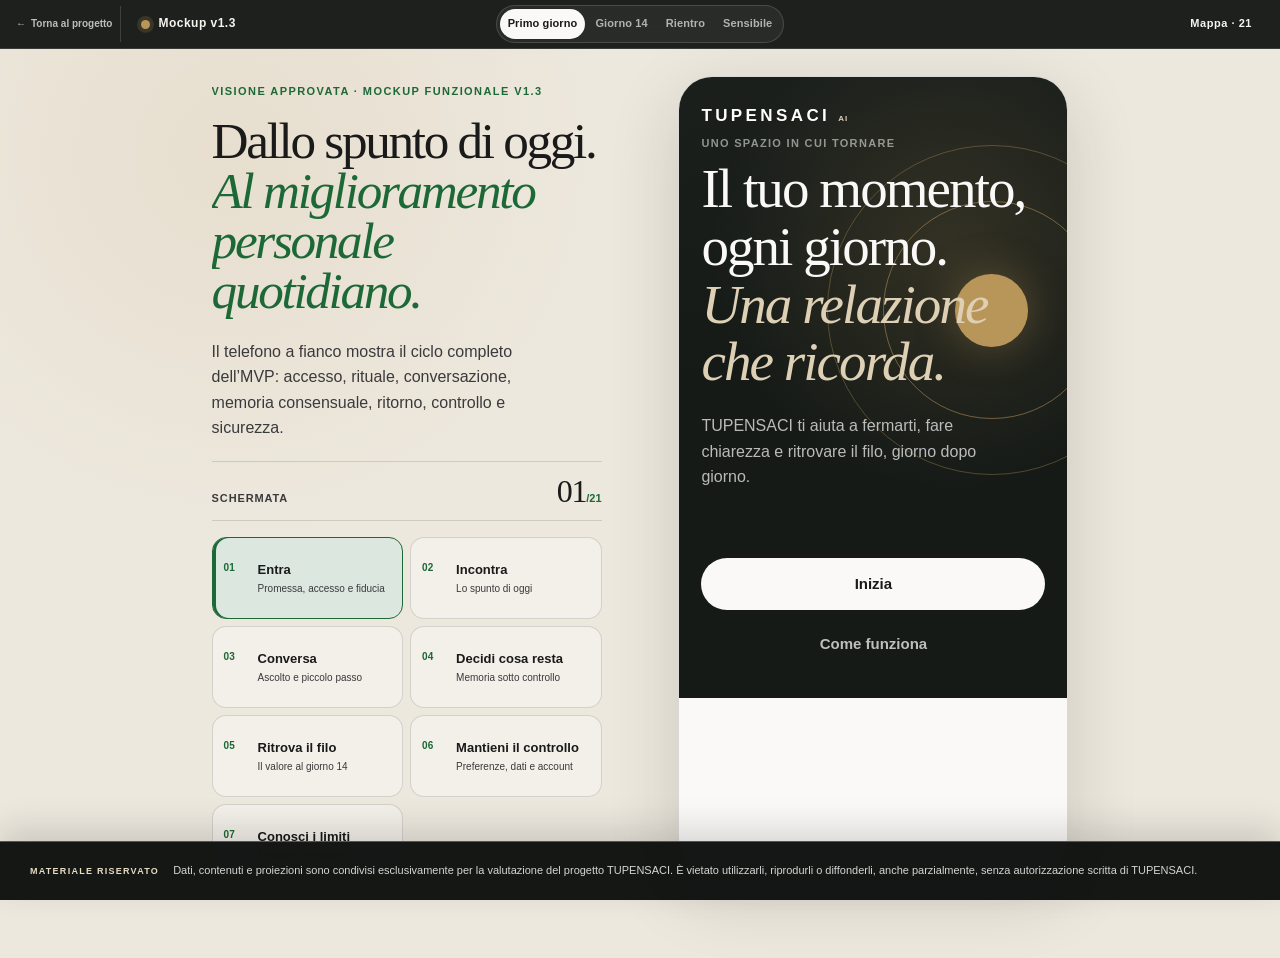
==== commit 7f6a4d2f: "Chiarisce problema e impiego del round" ====
--- a/mockup/index.html
+++ b/mockup/index.html
@@ -35,7 +35,7 @@
   <main class="prototype-stage">
     <aside class="prototype-guide" aria-label="Guida al prototipo">
       <p class="guide-kicker">VISIONE APPROVATA · MOCKUP FUNZIONALE V1.3</p>
-      <h1>Dallo spunto di oggi.<br><em>A una continuità personale.</em></h1>
+      <h1>Dallo spunto di oggi.<br><em>Al miglioramento personale quotidiano.</em></h1>
       <p class="guide-intro">Il telefono a fianco mostra il ciclo completo dell’MVP: accesso, rituale, conversazione, memoria consensuale, ritorno, controllo e sicurezza.</p>
 
       <div class="guide-progress" aria-live="polite">
